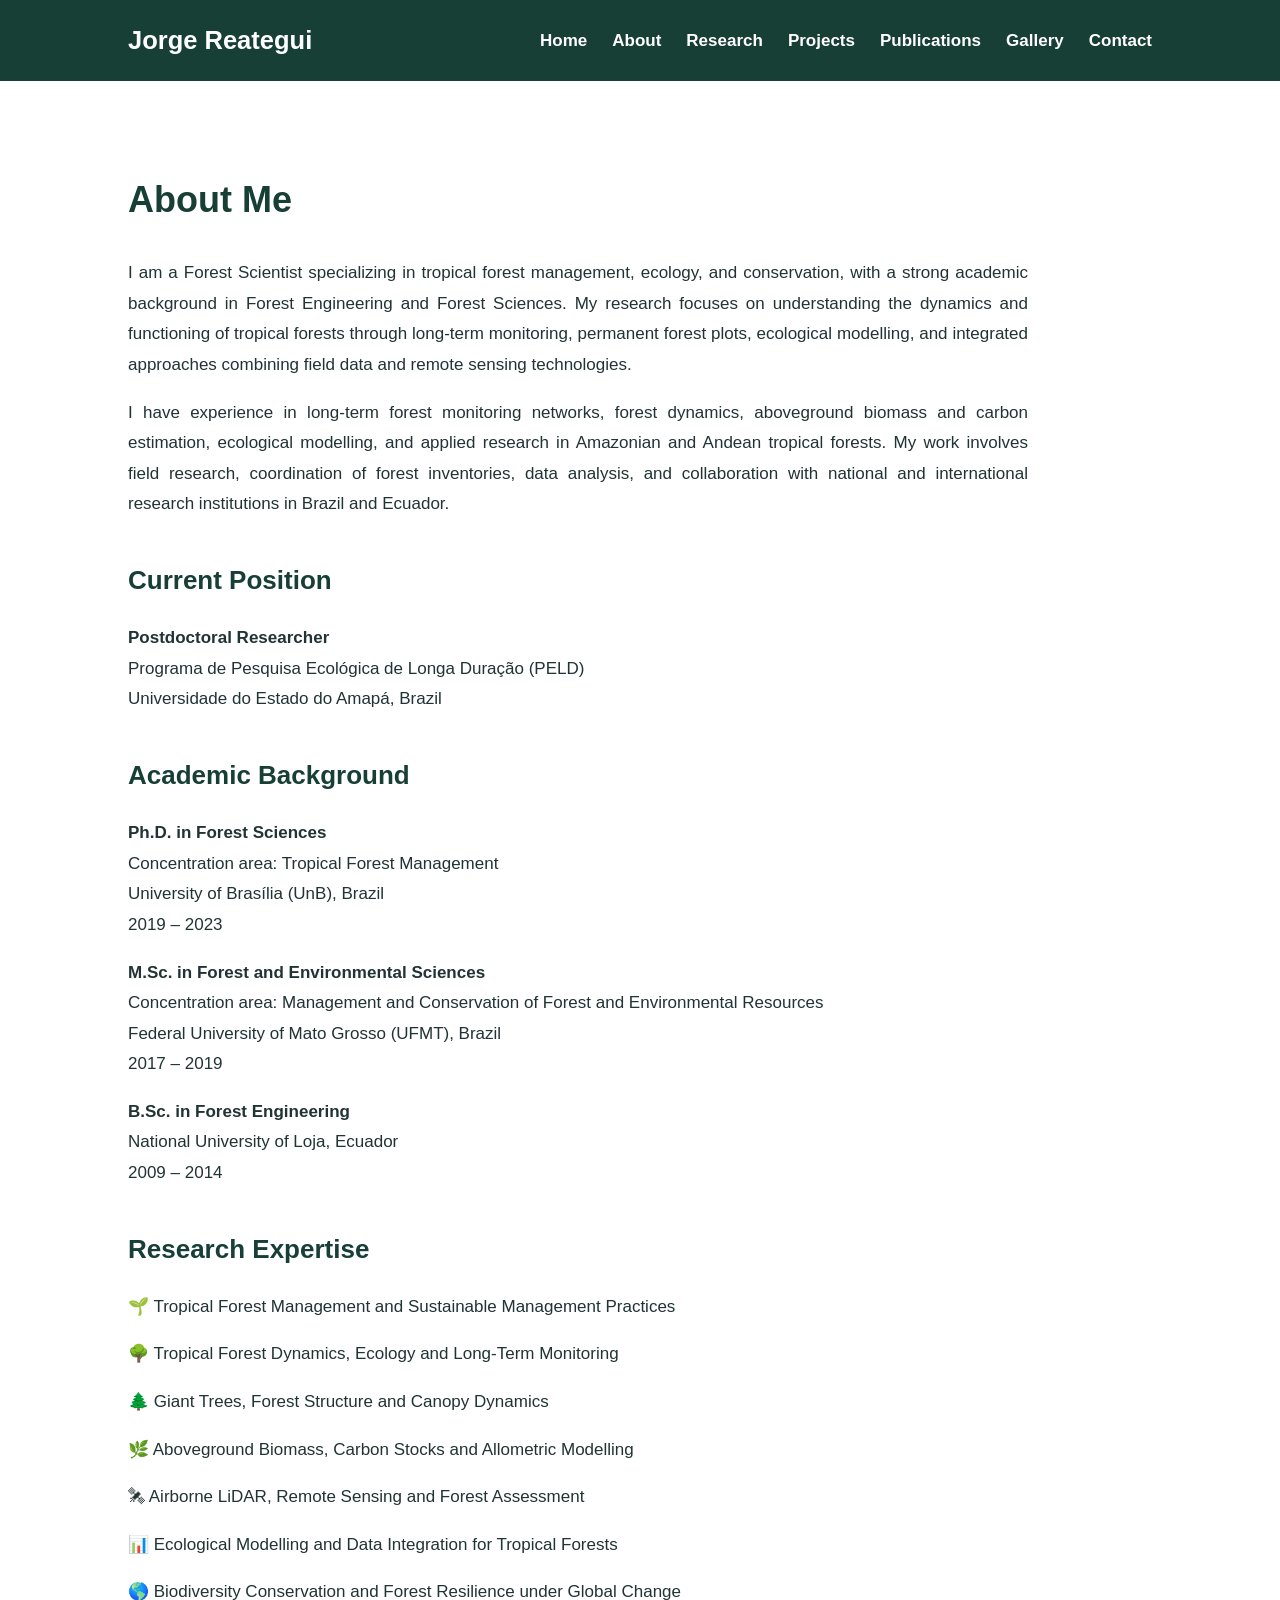
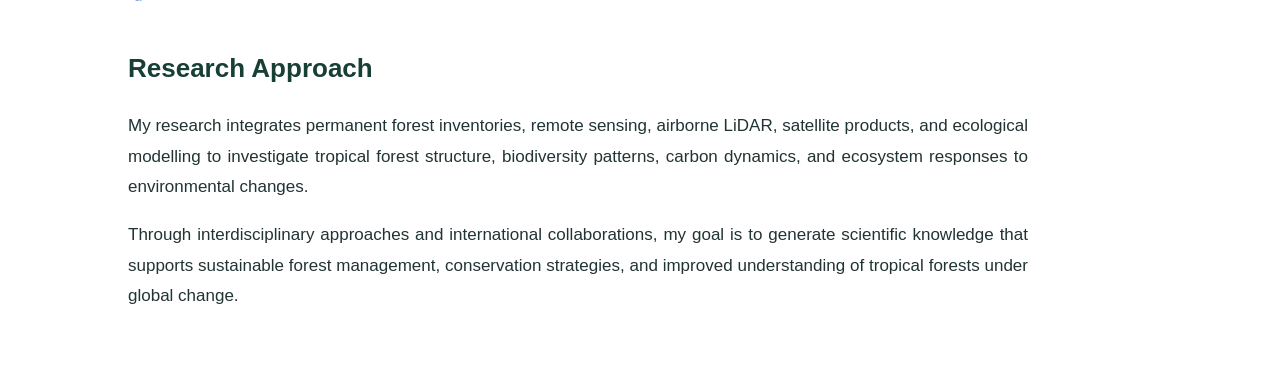
==== about.html @ b01616cc "Revise research expertise and approach sections Updated research expertise and approach descriptions" ====
<!DOCTYPE html>
<html>

<head>

<meta charset="utf-8">
<meta name="viewport" content="width=device-width,initial-scale=1">

<link rel="stylesheet" href="css/style.css">

<title>About | Jorge Reategui</title>

</head>

<body>

<nav>
<h2>Jorge Reategui</h2>

<ul>
<li><a href="index.html">Home</a></li>
<li><a href="about.html">About</a></li>
<li><a href="research.html">Research</a></li>
<li><a href="projects.html">Projects</a></li>
<li><a href="publications.html">Publications</a></li>
<li><a href="gallery.html">Gallery</a></li>
<li><a href="contact.html">Contact</a></li>
</ul>

</nav>



<section>

<h1>About Me</h1>


<p>
I am a Forest Scientist specializing in tropical forest management, ecology,
and conservation, with a strong academic background in Forest Engineering
and Forest Sciences. My research focuses on understanding the dynamics and
functioning of tropical forests through long-term monitoring, permanent forest
plots, ecological modelling, and integrated approaches combining field data
and remote sensing technologies.
</p>

<p>
I have experience in long-term forest monitoring networks, forest dynamics,
aboveground biomass and carbon estimation, ecological modelling, and applied
research in Amazonian and Andean tropical forests. My work involves field
research, coordination of forest inventories, data analysis, and collaboration
with national and international research institutions in Brazil and Ecuador.
</p>


<h2>Current Position</h2>

<p>
<strong>Postdoctoral Researcher</strong><br>
Programa de Pesquisa Ecológica de Longa Duração (PELD)<br>
Universidade do Estado do Amapá, Brazil
</p>


<h2>Academic Background</h2>

<p>
<strong>Ph.D. in Forest Sciences</strong><br>
Concentration area: Tropical Forest Management<br>
University of Brasília (UnB), Brazil<br>
2019 – 2023
</p>


<p>
<strong>M.Sc. in Forest and Environmental Sciences</strong><br>
Concentration area: Management and Conservation of Forest and Environmental Resources<br>
Federal University of Mato Grosso (UFMT), Brazil<br>
2017 – 2019
</p>


<p>
<strong>B.Sc. in Forest Engineering</strong><br>
National University of Loja, Ecuador<br>
2009 – 2014
</p>

<h2>Research Expertise</h2>

<p>
🌱 Tropical Forest Management and Sustainable Management Practices
</p>

<p>
🌳 Tropical Forest Dynamics, Ecology and Long-Term Monitoring
</p>

<p>
🌲 Giant Trees, Forest Structure and Canopy Dynamics
</p>

<p>
🌿 Aboveground Biomass, Carbon Stocks and Allometric Modelling
</p>

<p>
🛰 Airborne LiDAR, Remote Sensing and Forest Assessment
</p>

<p>
📊 Ecological Modelling and Data Integration for Tropical Forests
</p>

<p>
🌎 Biodiversity Conservation and Forest Resilience under Global Change
</p>


<h2>Research Approach</h2>

<p>
My research integrates permanent forest inventories, remote sensing,
airborne LiDAR, satellite products, and ecological modelling to investigate
tropical forest structure, biodiversity patterns, carbon dynamics, and
ecosystem responses to environmental changes.
</p>

<p>
Through interdisciplinary approaches and international collaborations, my
goal is to generate scientific knowledge that supports sustainable forest
management, conservation strategies, and improved understanding of tropical
forests under global change.
</p>
</section>

<script src="js/script.js"></script>

</body>

</html>
---- css/style.css ----
body{
    margin:0;
    font-family:"Arial", sans-serif;
    color:#233;
    font-size:17px;
    line-height:1.6;
}

nav{
    display:flex;
    justify-content:space-between;
    align-items:center;
    padding:20px 10%;
    background:#173F35;
    color:#fff;
}

nav h2{
    margin:0;
    color:#fff;
}


nav ul{
    display:flex;
    gap:25px;
    list-style:none;
    margin:0;
    padding:0;
}

nav ul li a{
    color:#ffffff;
    text-decoration:none;
    font-weight:600;
    font-size:17px;
}

nav ul li a:hover{
    color:#8fd694;
}

.hero{
    height:80vh;
    display:flex;
    align-items:center;
    justify-content:center;
    background:
    linear-gradient(rgba(0,0,0,.4),rgba(0,0,0,.4)),
    #4b6;
    color:#fff;
    text-align:center;
}

.hero h1{
    font-size:42px;
}

.hero p{
    font-size:20px;
}

.btn{
    background:#fff;
    color:#173F35;
    padding:12px 20px;
    text-decoration:none;
    border-radius:6px;
    font-weight:bold;
}
section p {
    text-align: justify;
    line-height: 1.8;
    max-width: 900px;
}

section{
    padding:60px 10%;
}

section h1{
    font-size:36px;
    color:#173F35;
    margin-bottom:30px;
}


section h2{
    font-size:26px;
    color:#173F35;
    margin-top:40px;
}
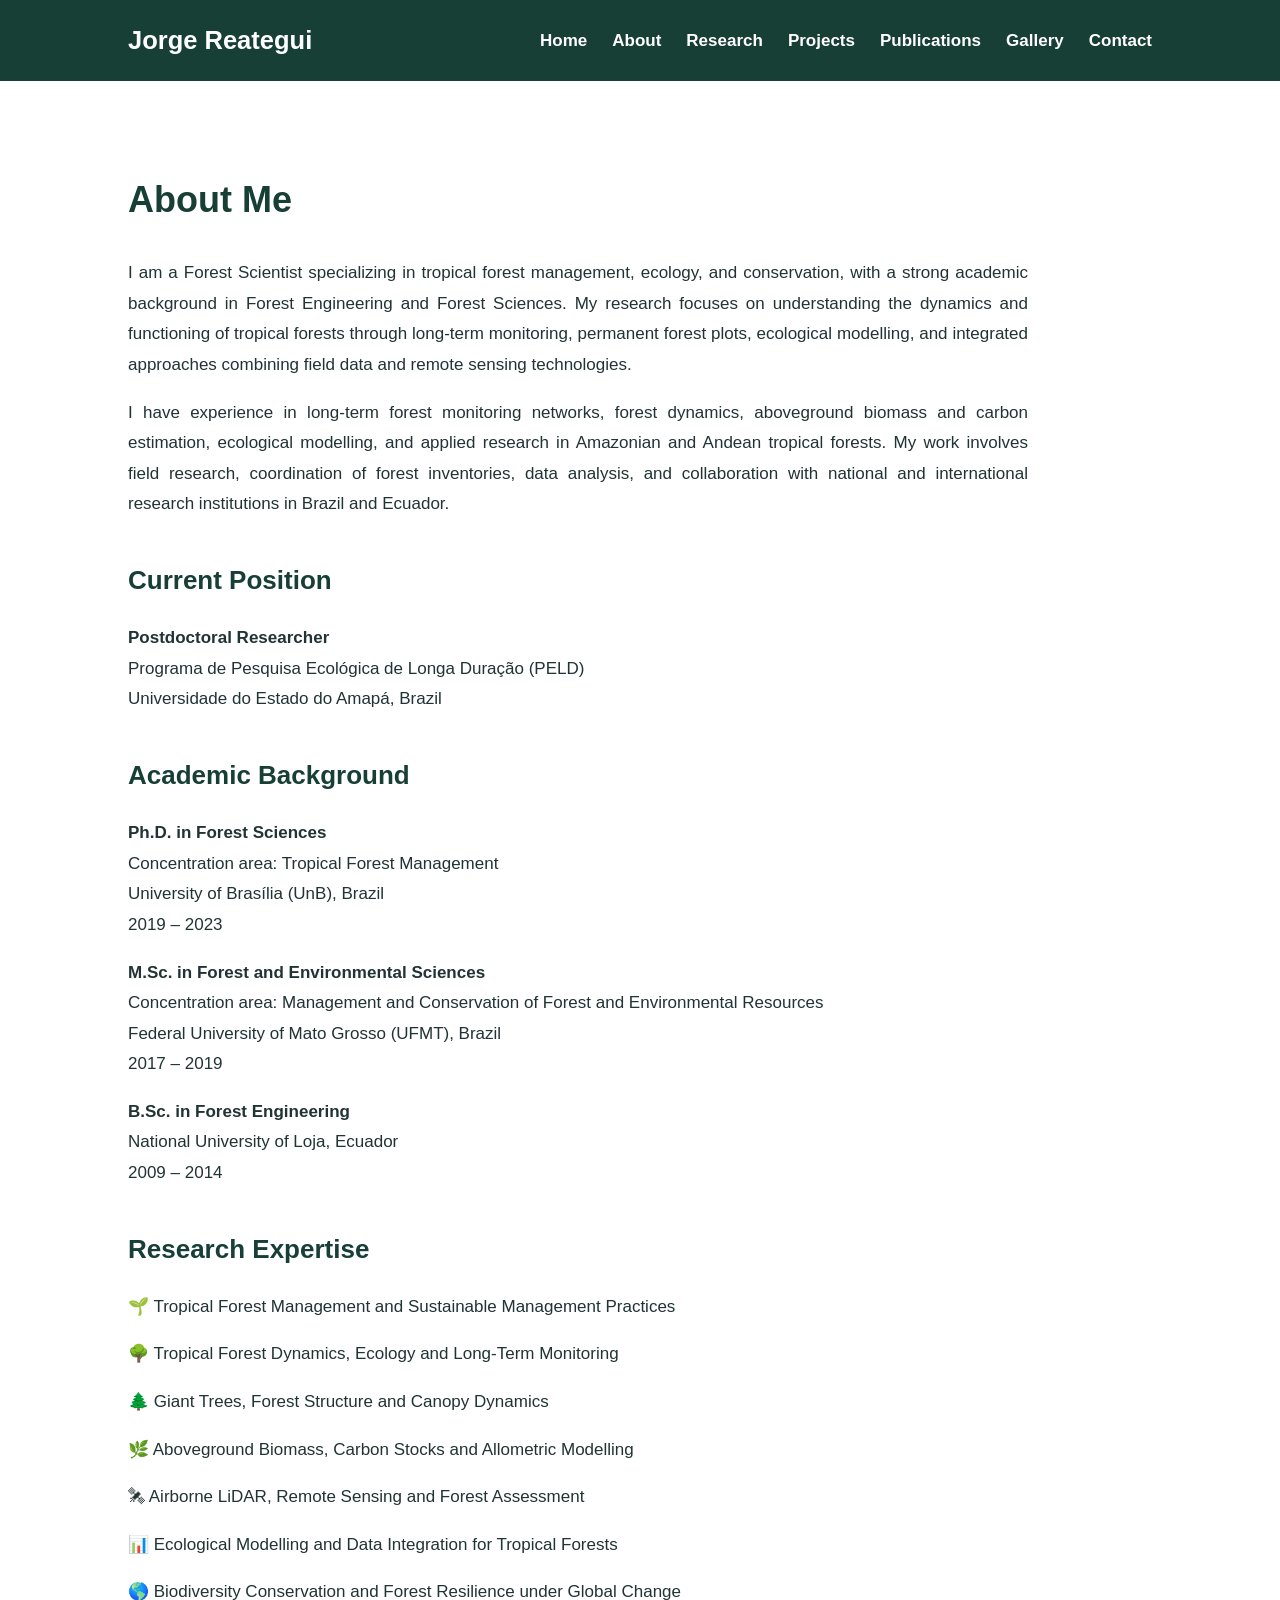
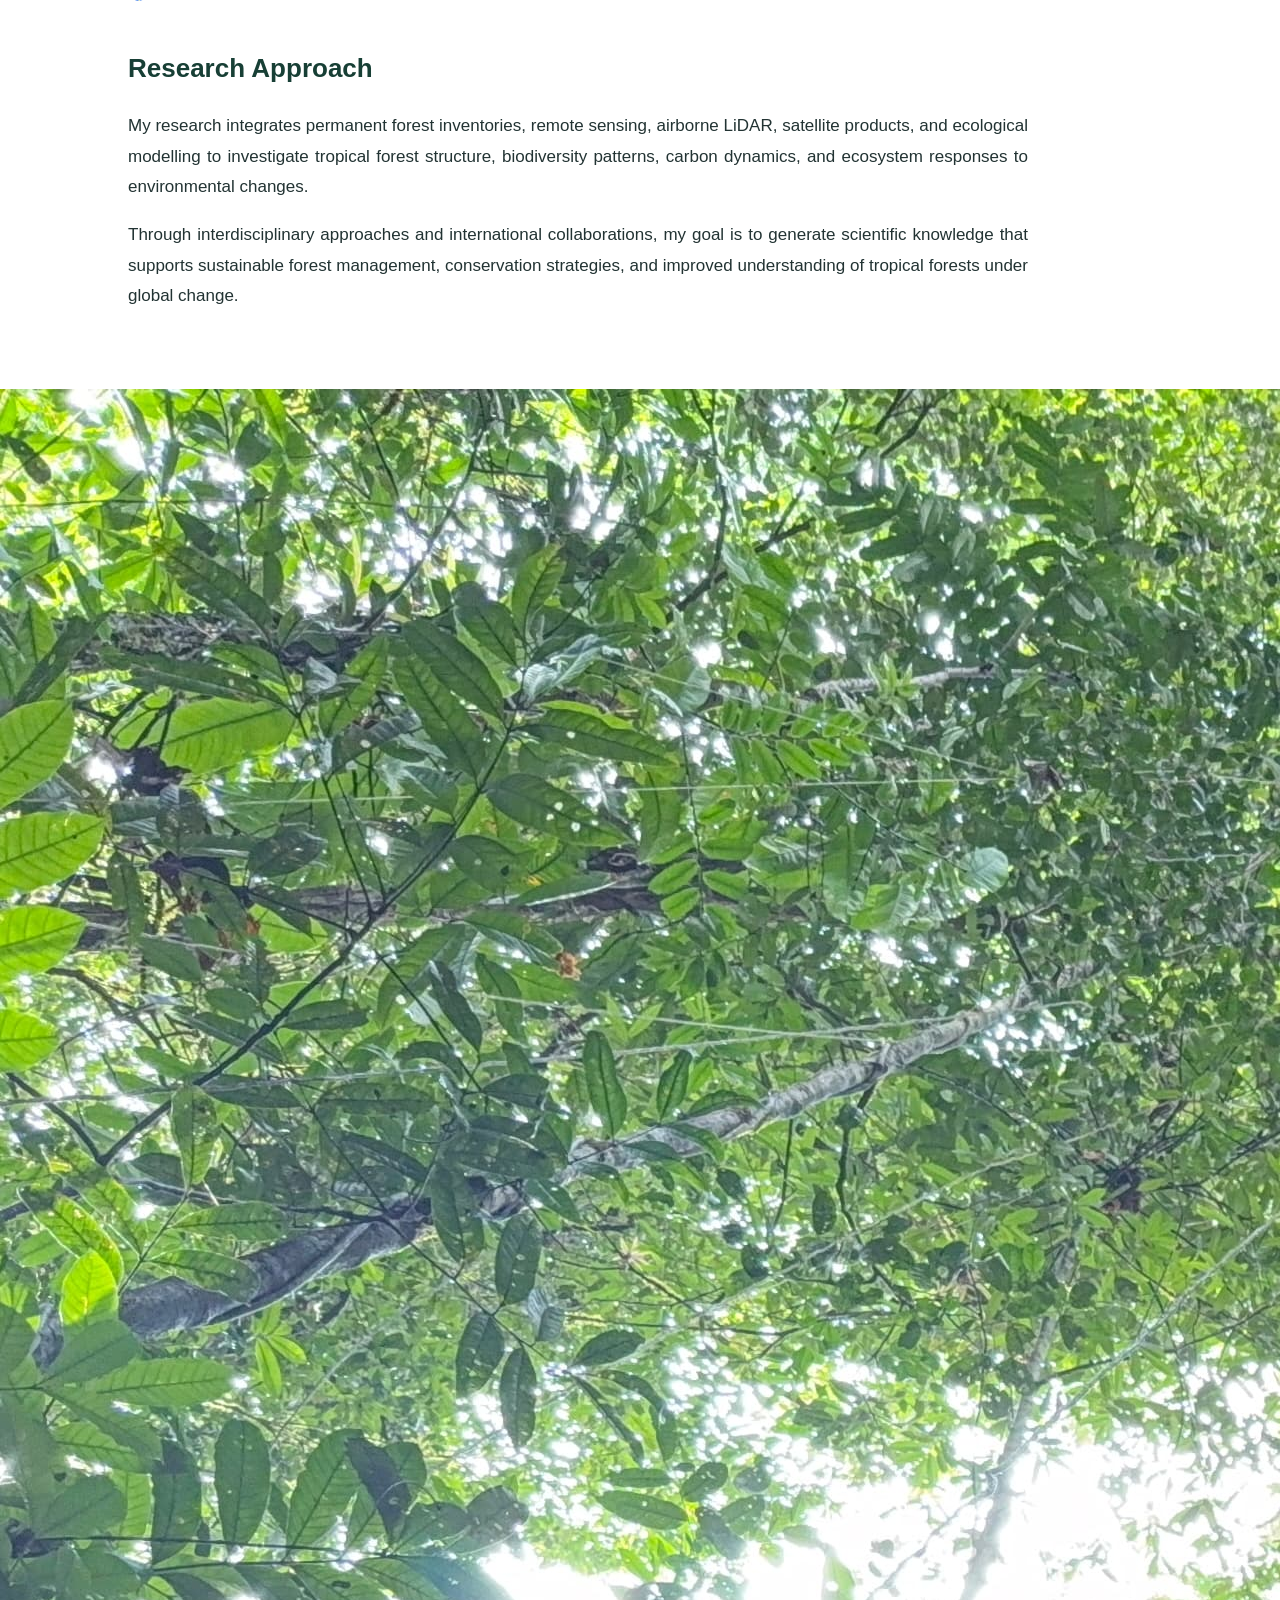
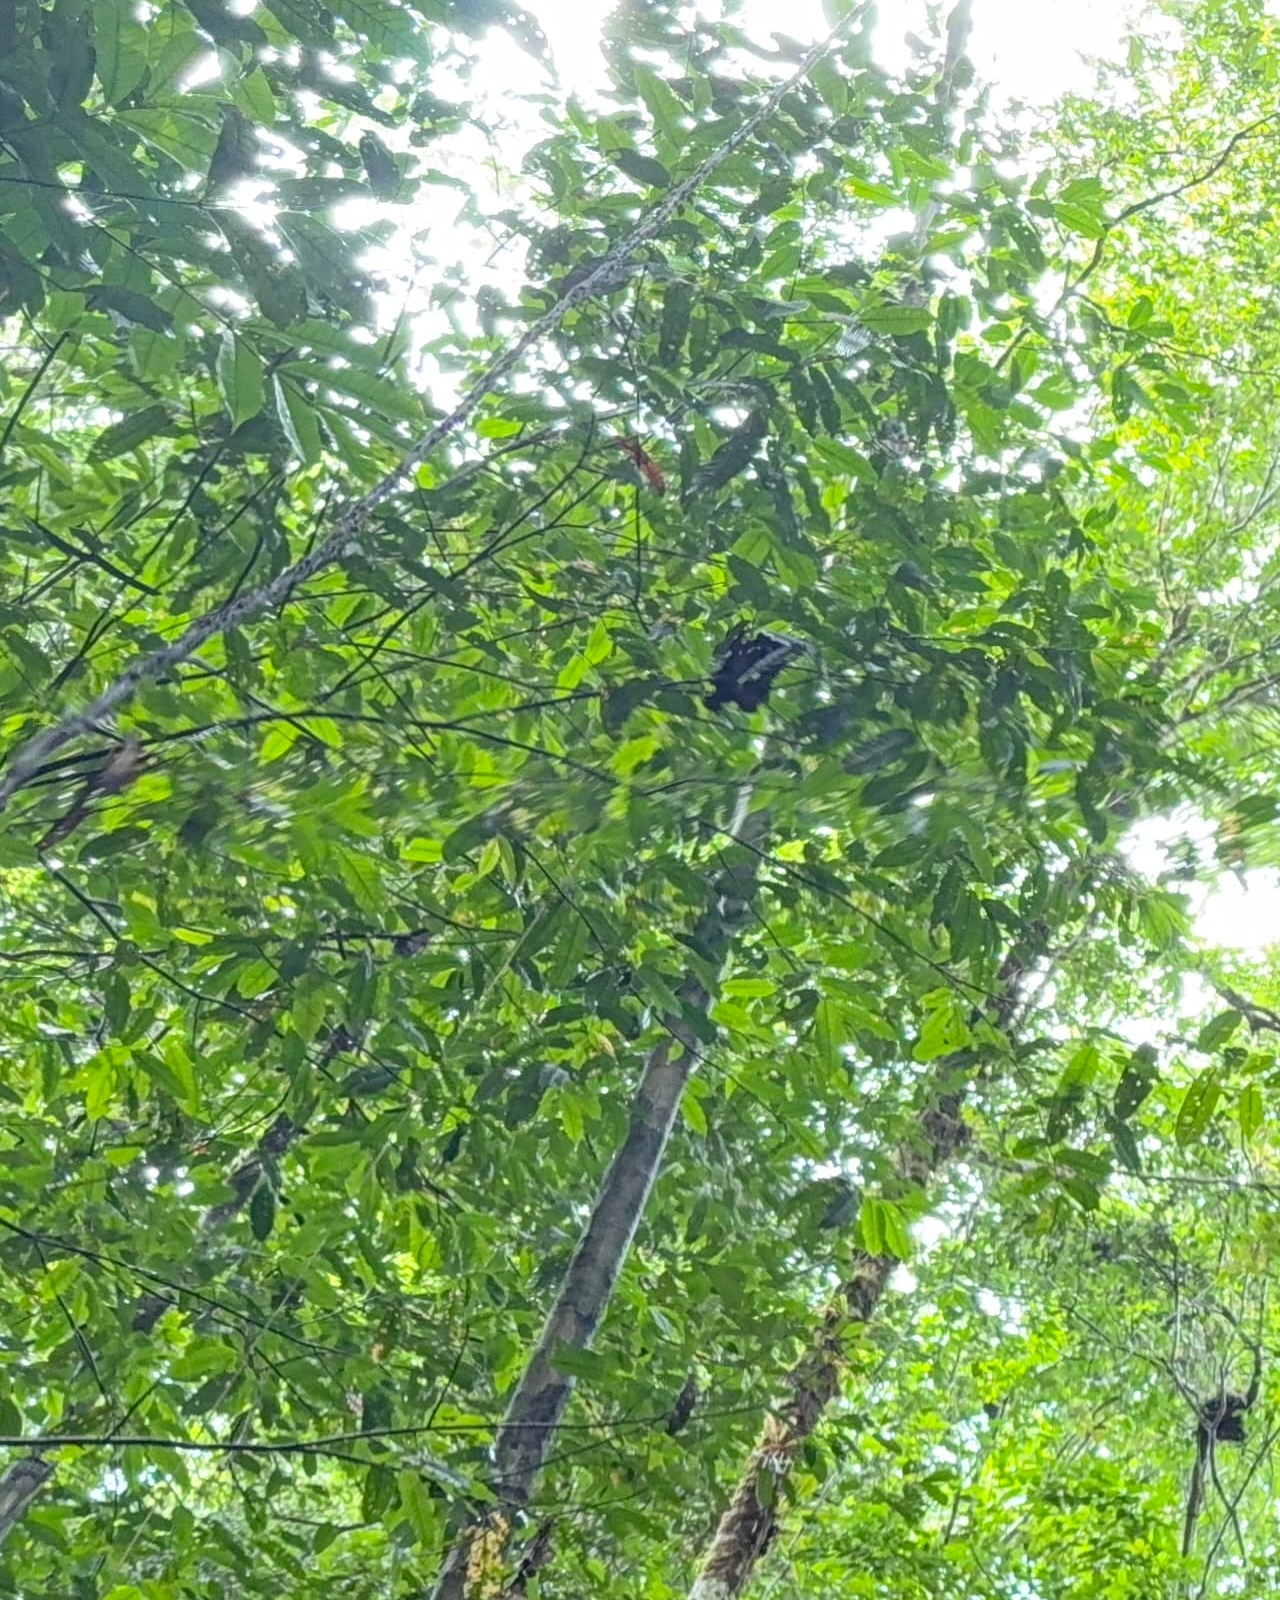
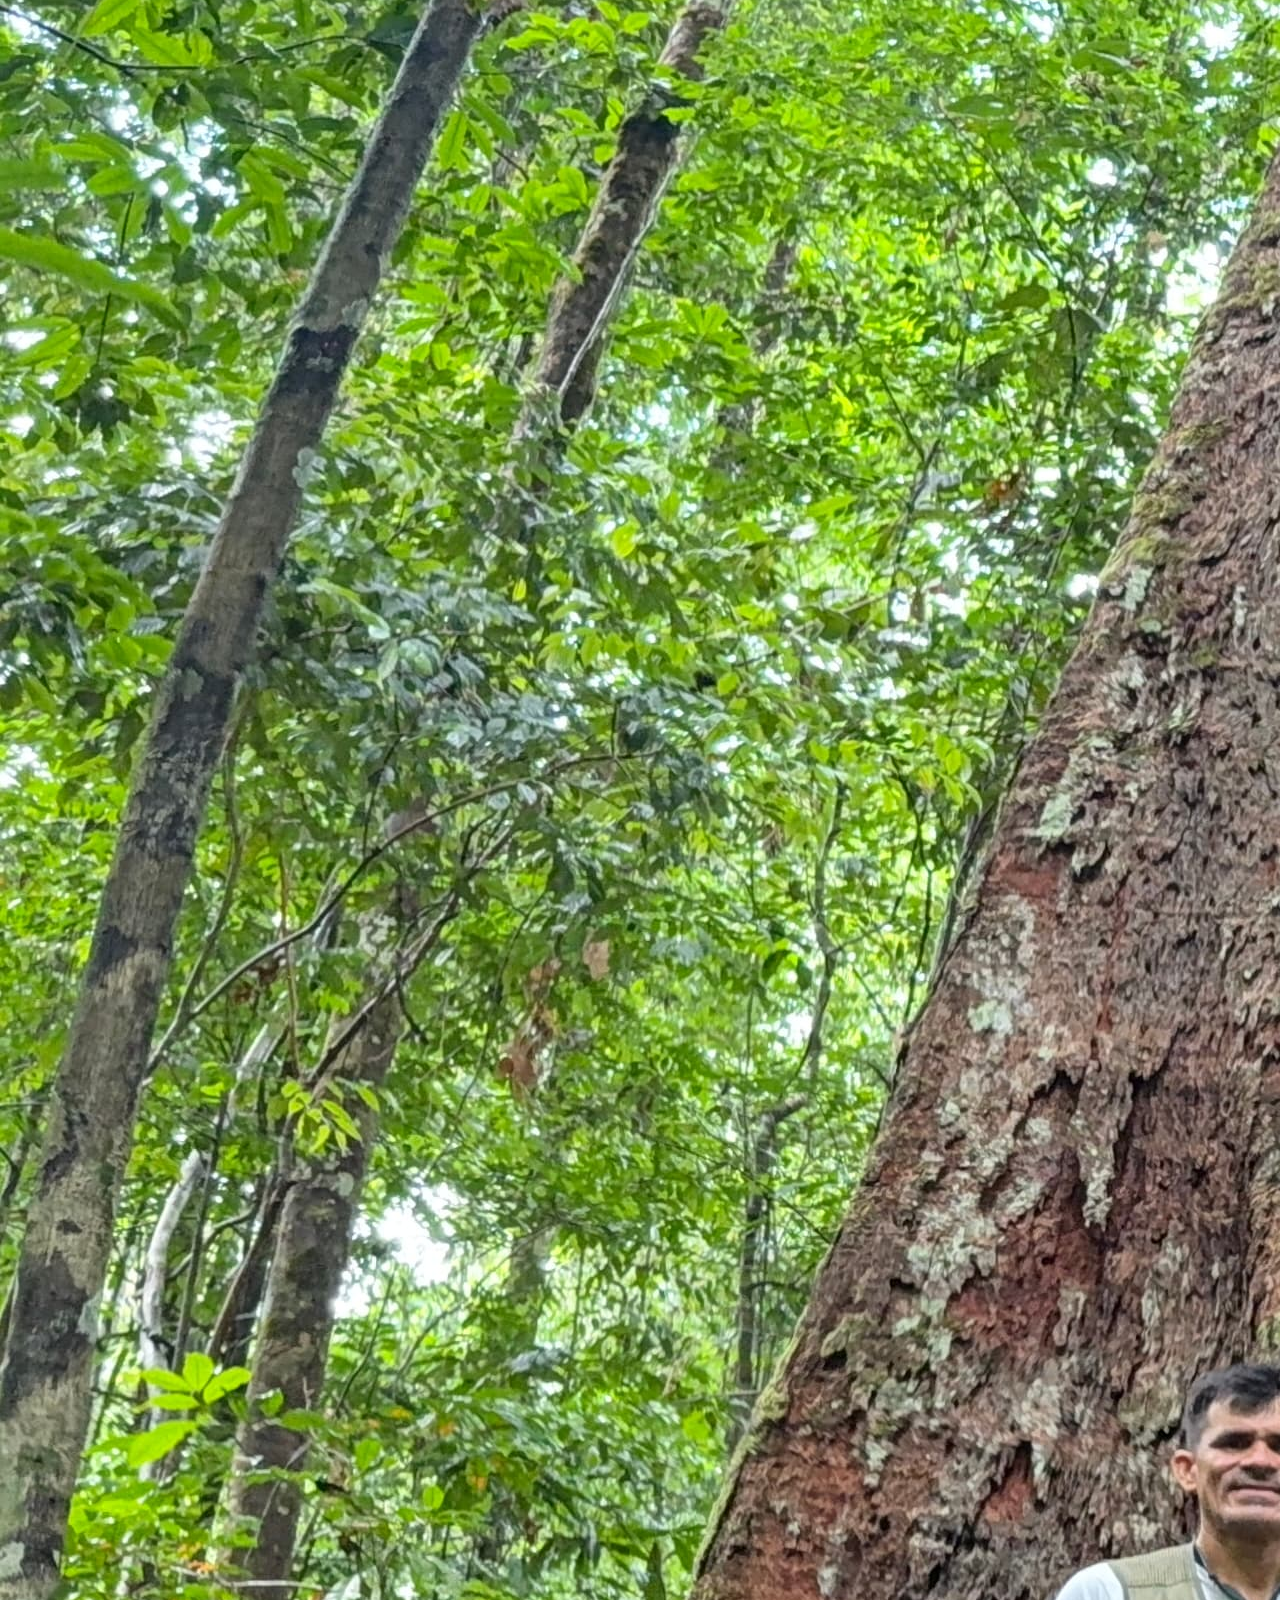
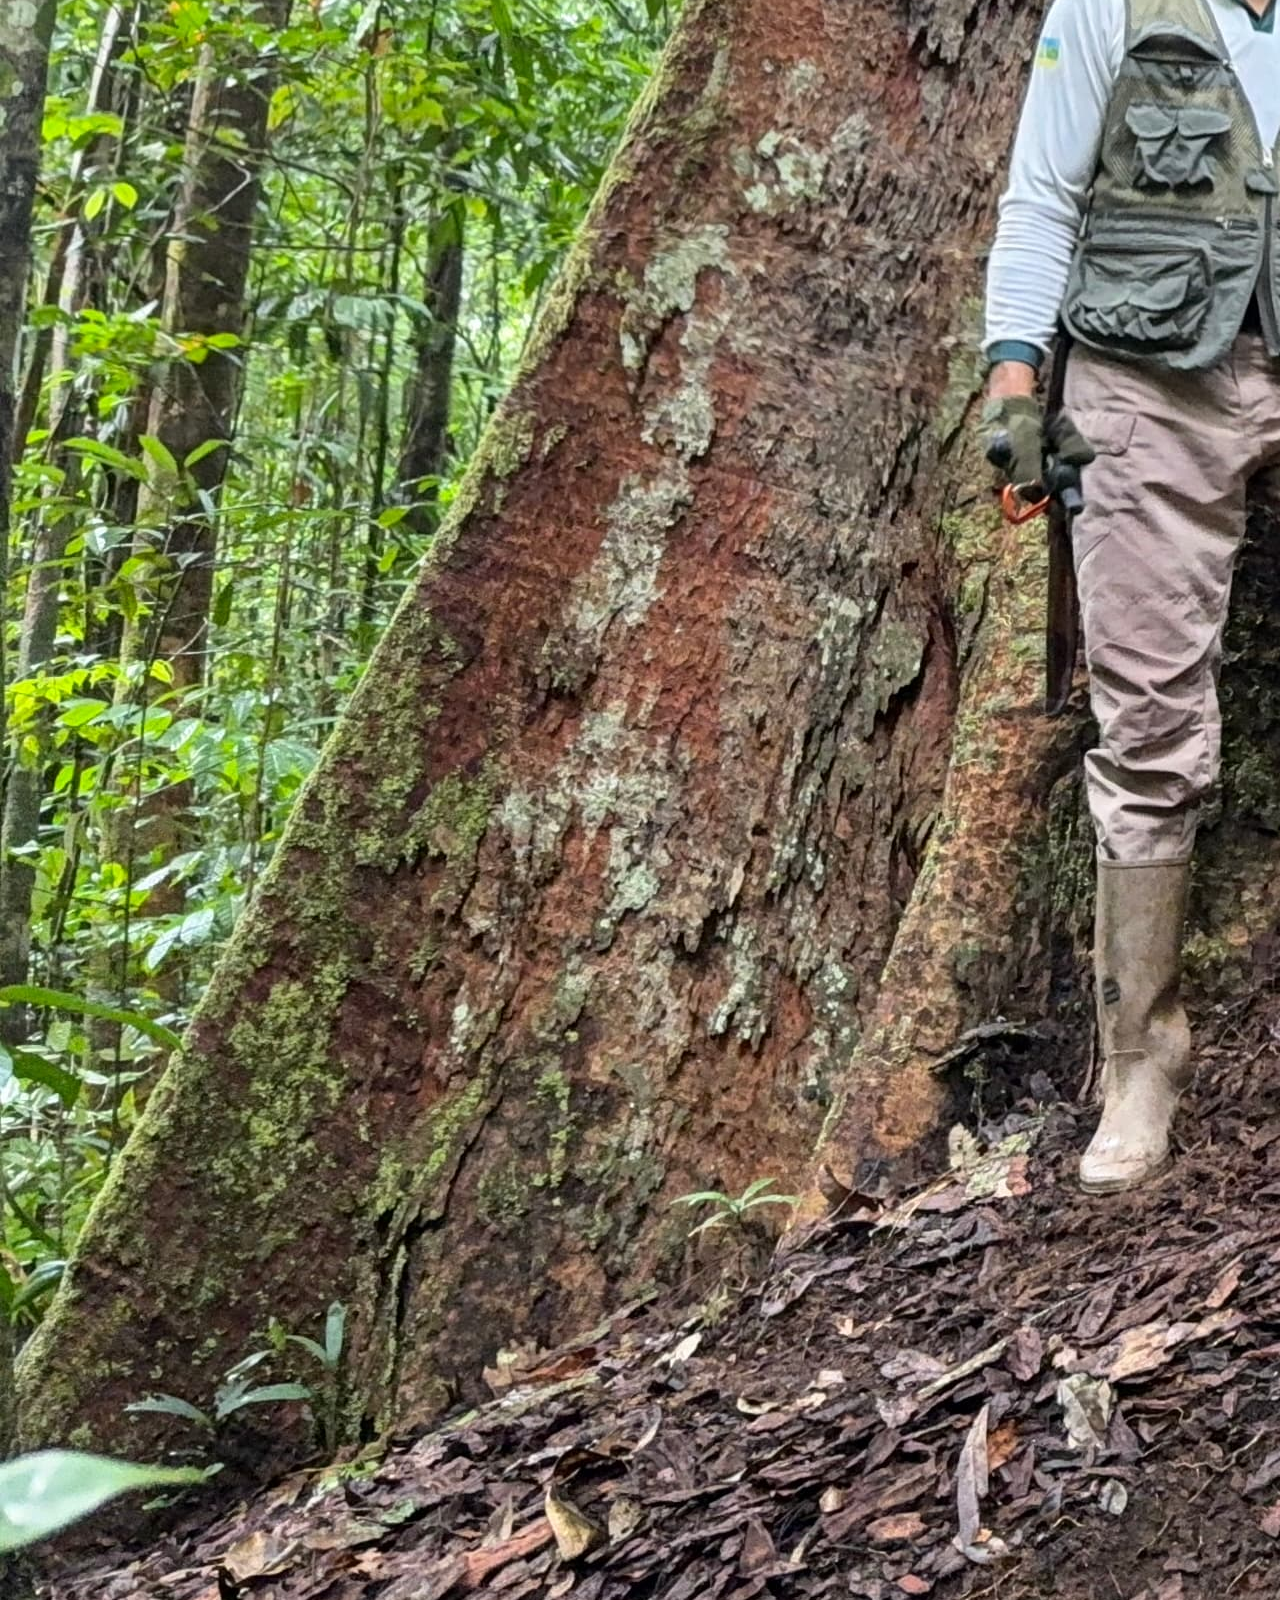
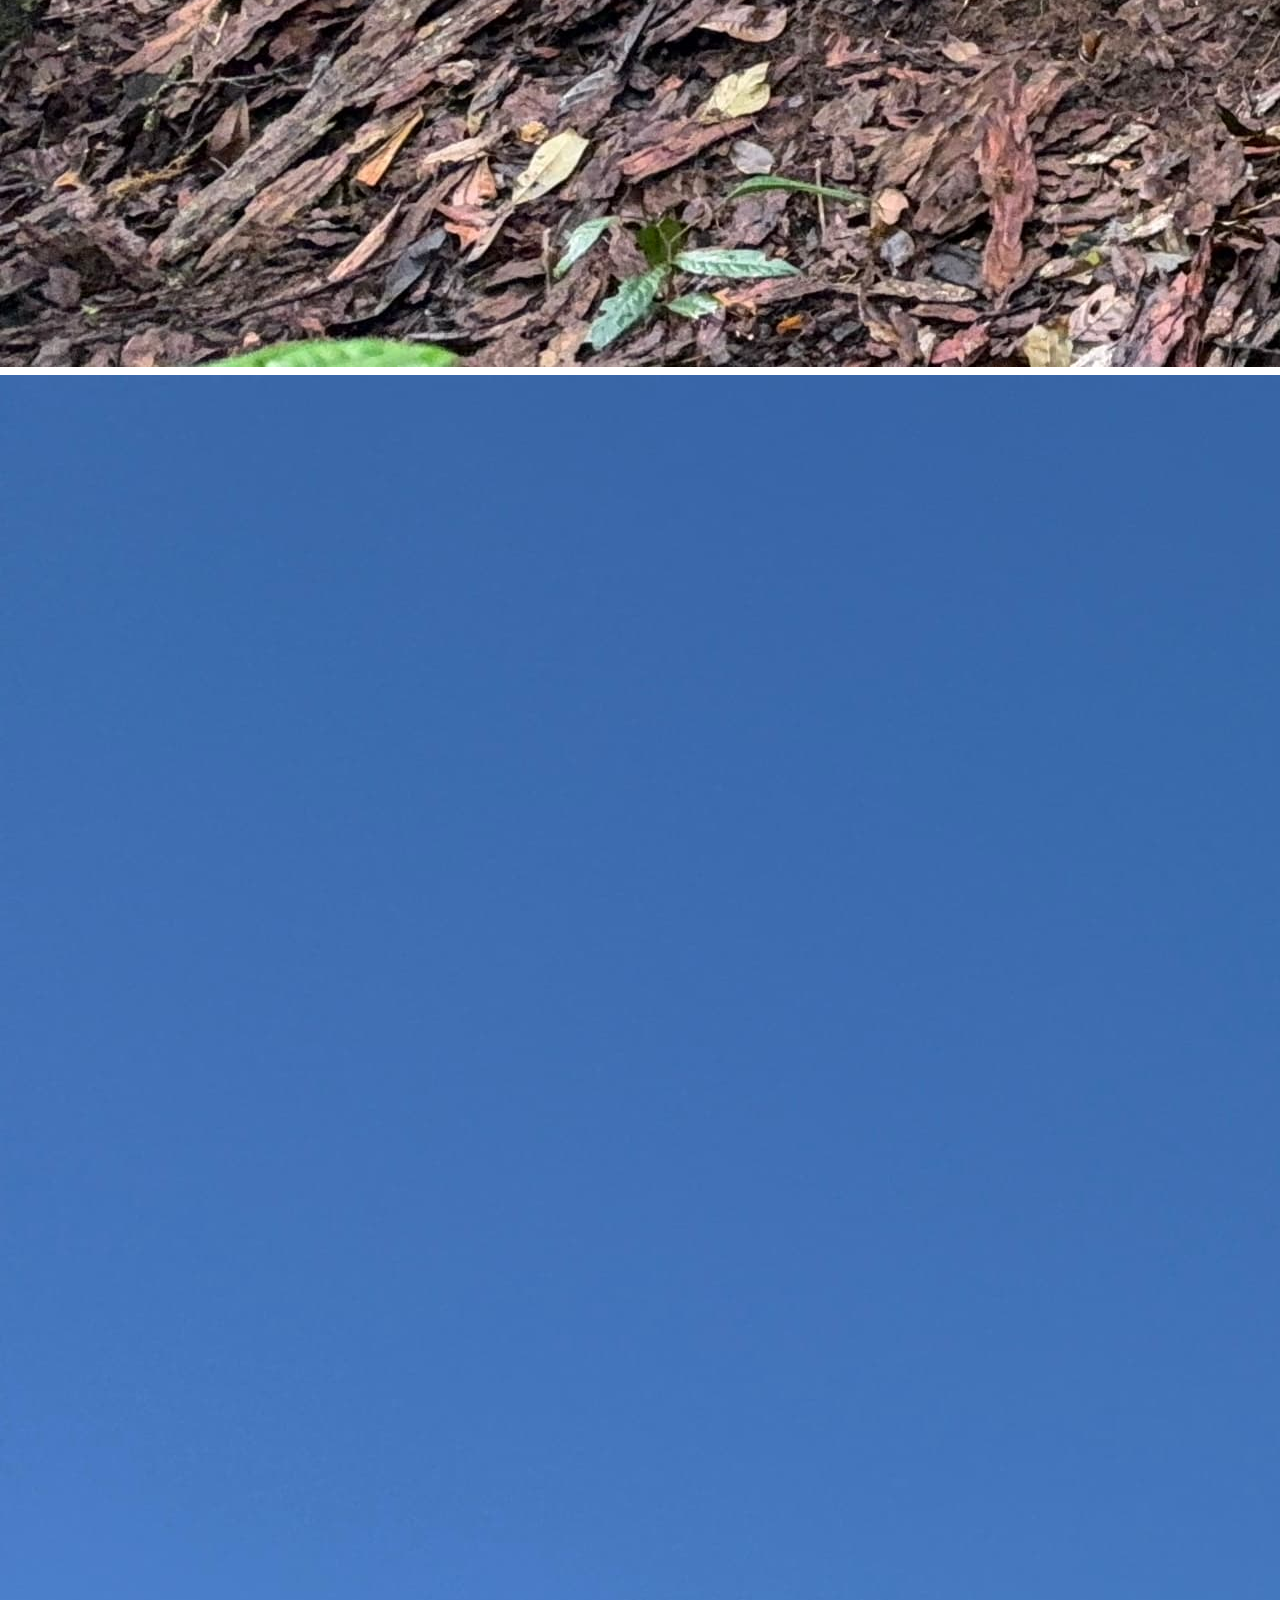
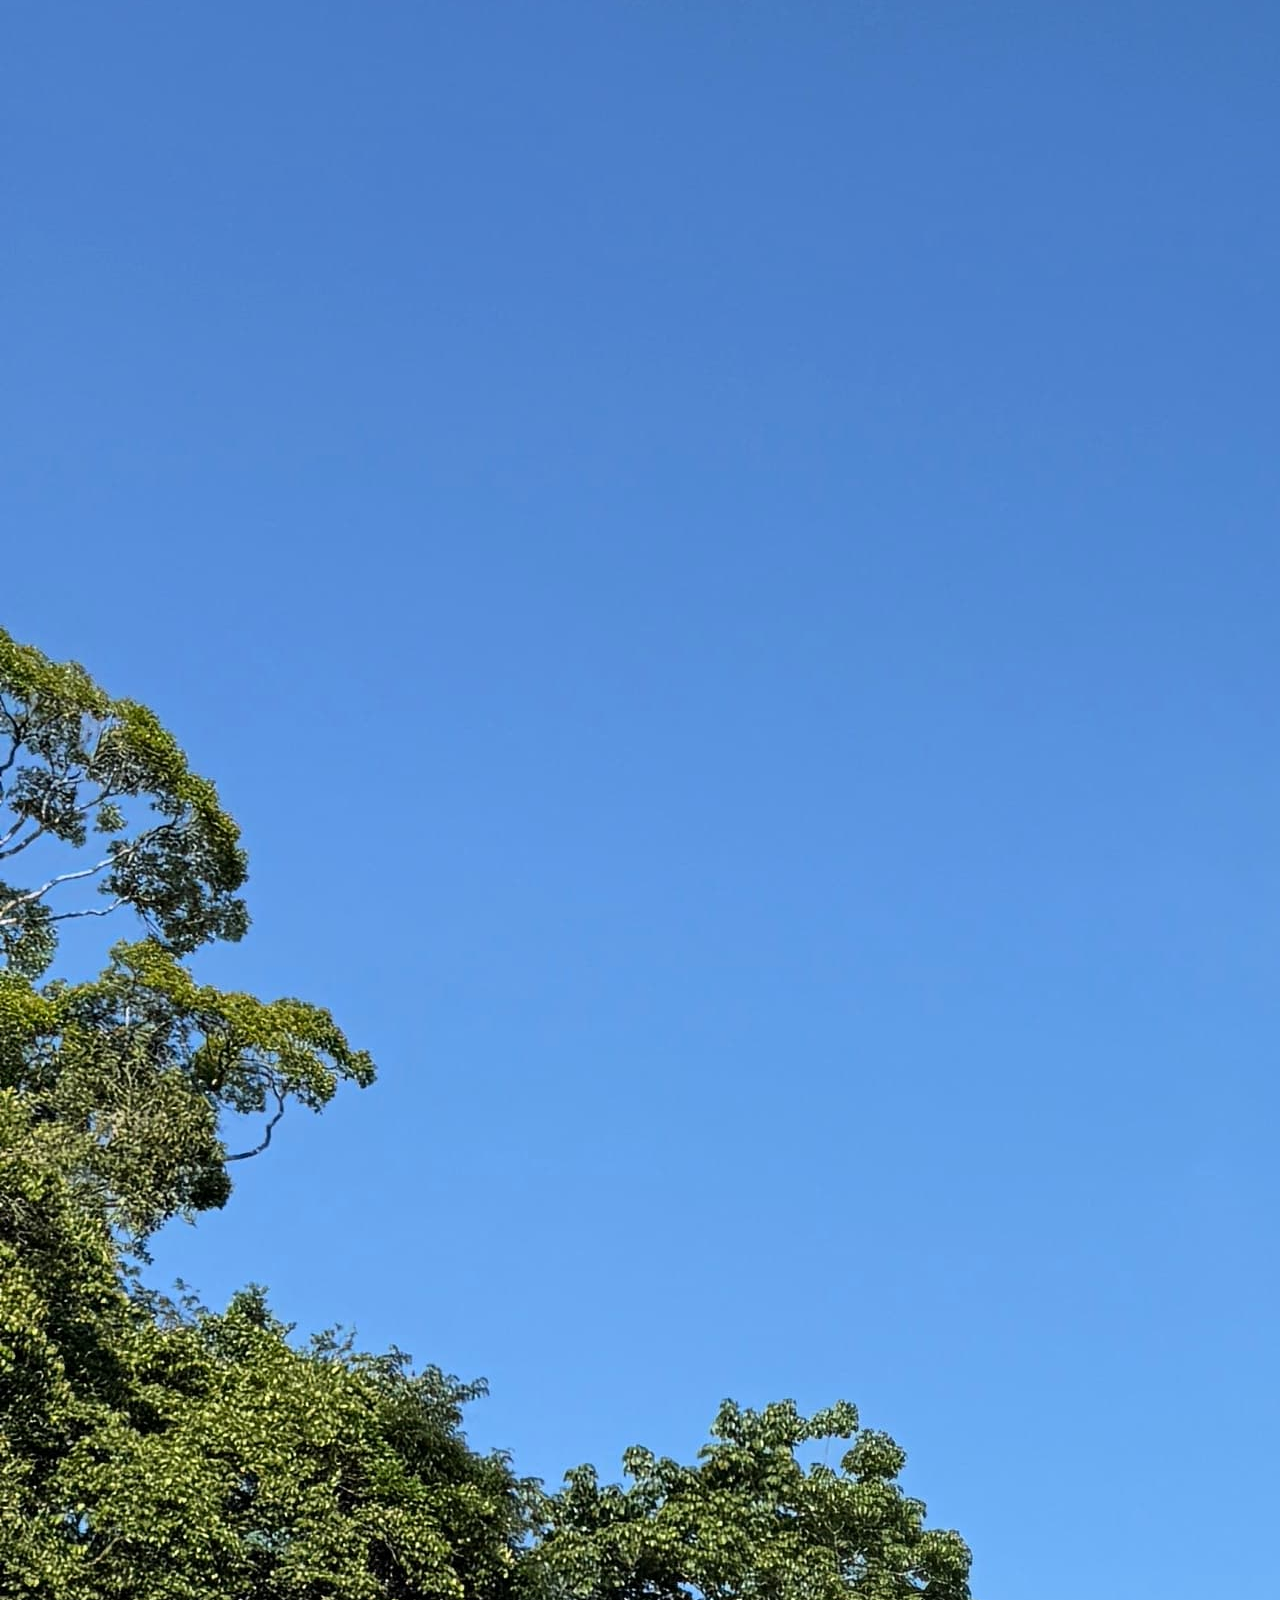
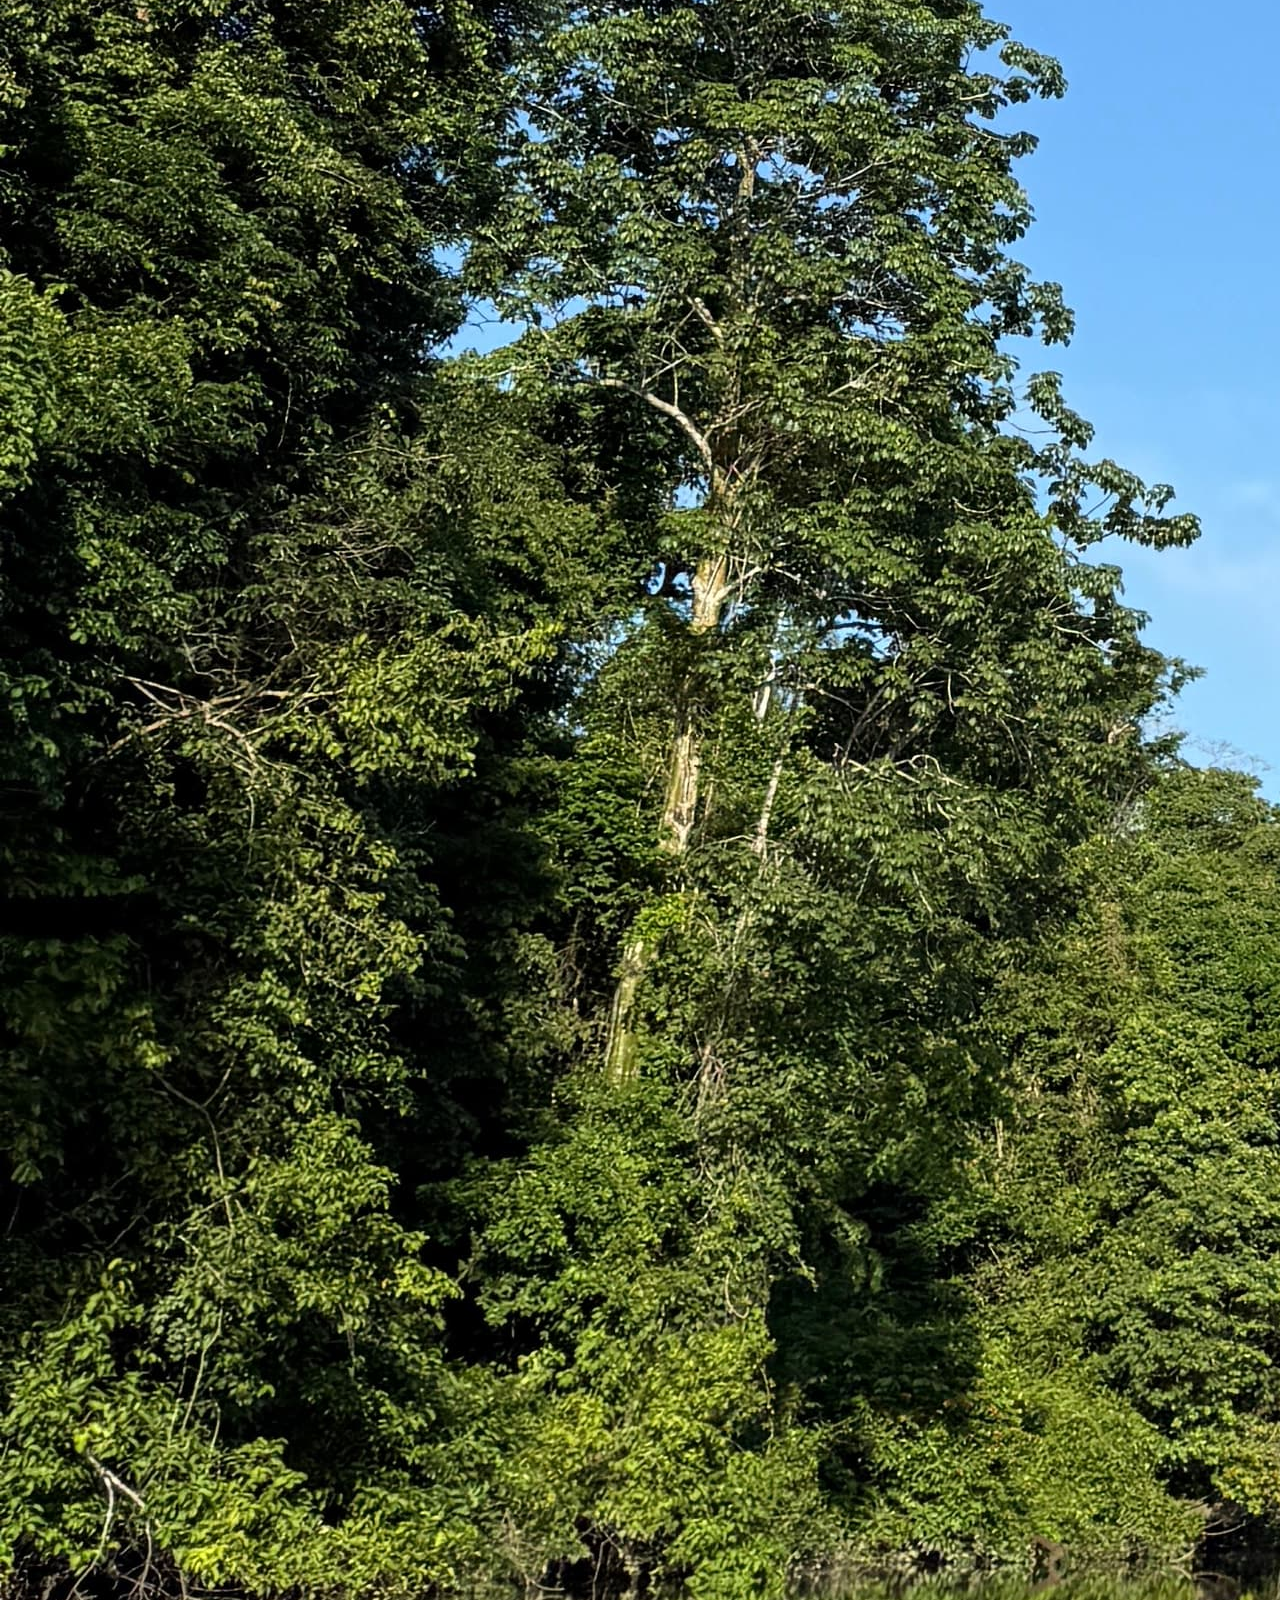
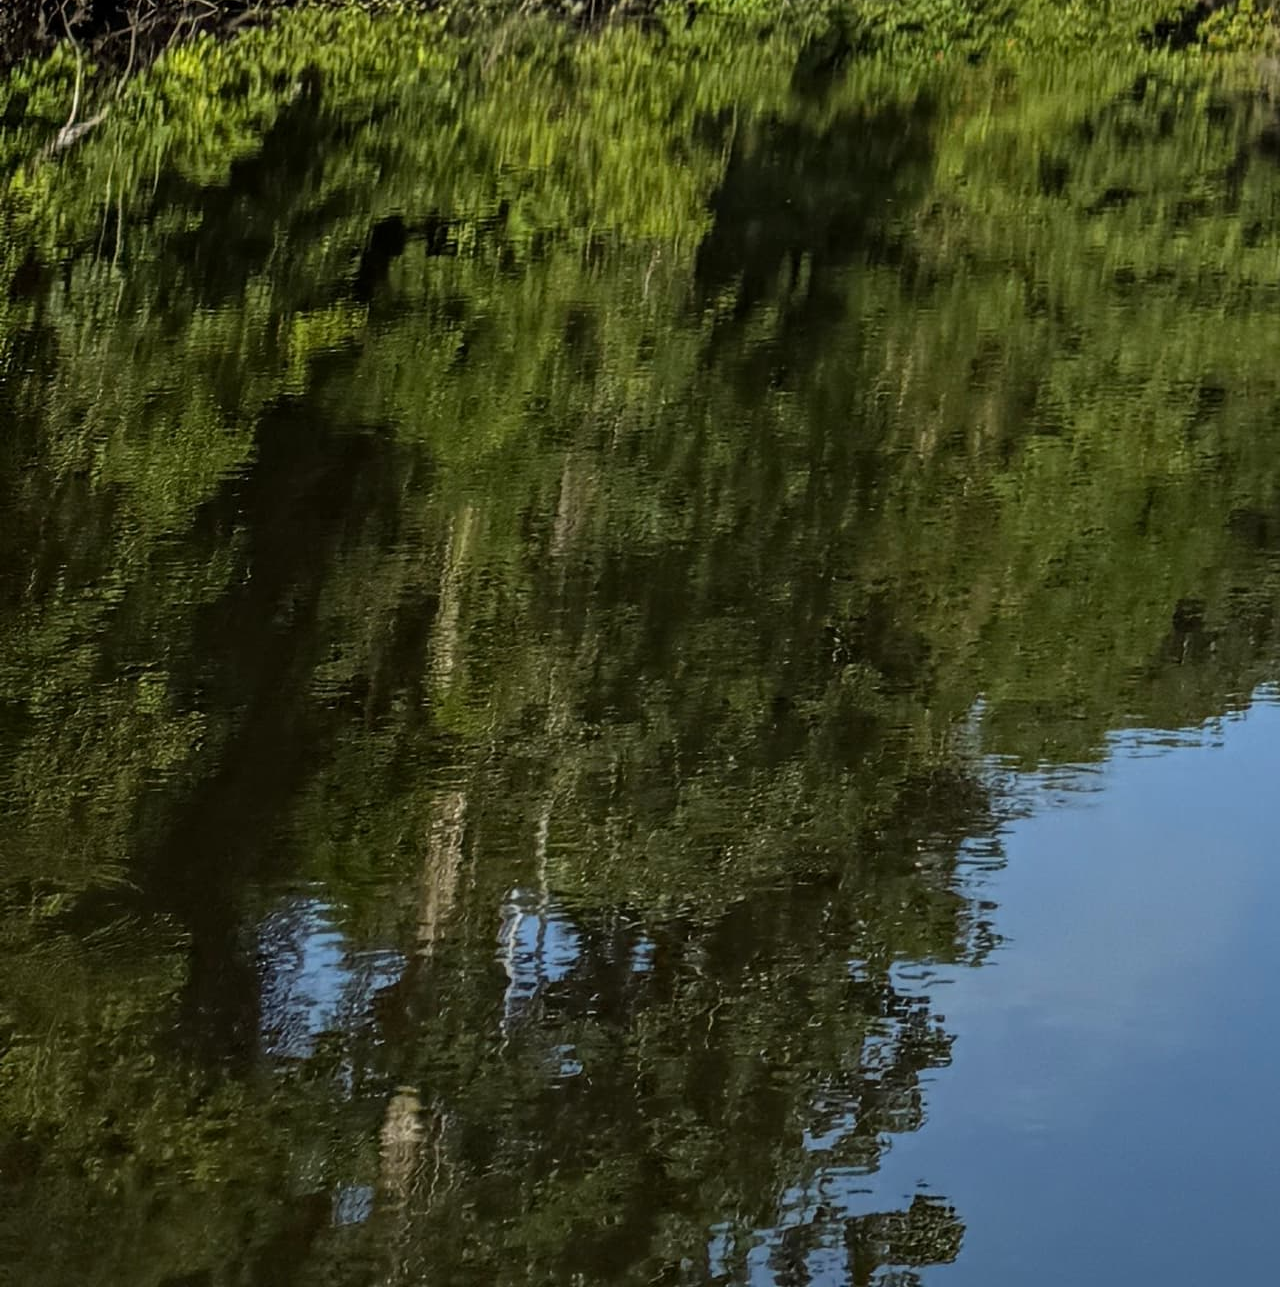
==== commit 905c7a57: "Update about.html" ====
--- a/about.html
+++ b/about.html
@@ -138,5 +138,8 @@
 <script src="js/script.js"></script>
 
 </body>
-
+<div class="about-images">
+    <img src="images/IMG_4850.jpg" alt="Jorge Reategui conducting fieldwork">
+    <img src="images/IMG_4920.jpg" alt="Jorge Reategui during forest research">
+</div>
 </html>
--- a/css/style.css
+++ b/css/style.css
@@ -90,3 +90,21 @@
     color:#173F35;
     margin-top:40px;
 }
+
+.hero{
+    height:80vh;
+    display:flex;
+    align-items:center;
+    justify-content:center;
+
+    background:
+    linear-gradient(rgba(0,0,0,.45),rgba(0,0,0,.45)),
+    url("../images/IMG_4850.jpg");
+
+    background-size:cover;
+    background-position:center;
+    background-repeat:no-repeat;
+
+    color:#fff;
+    text-align:center;
+}
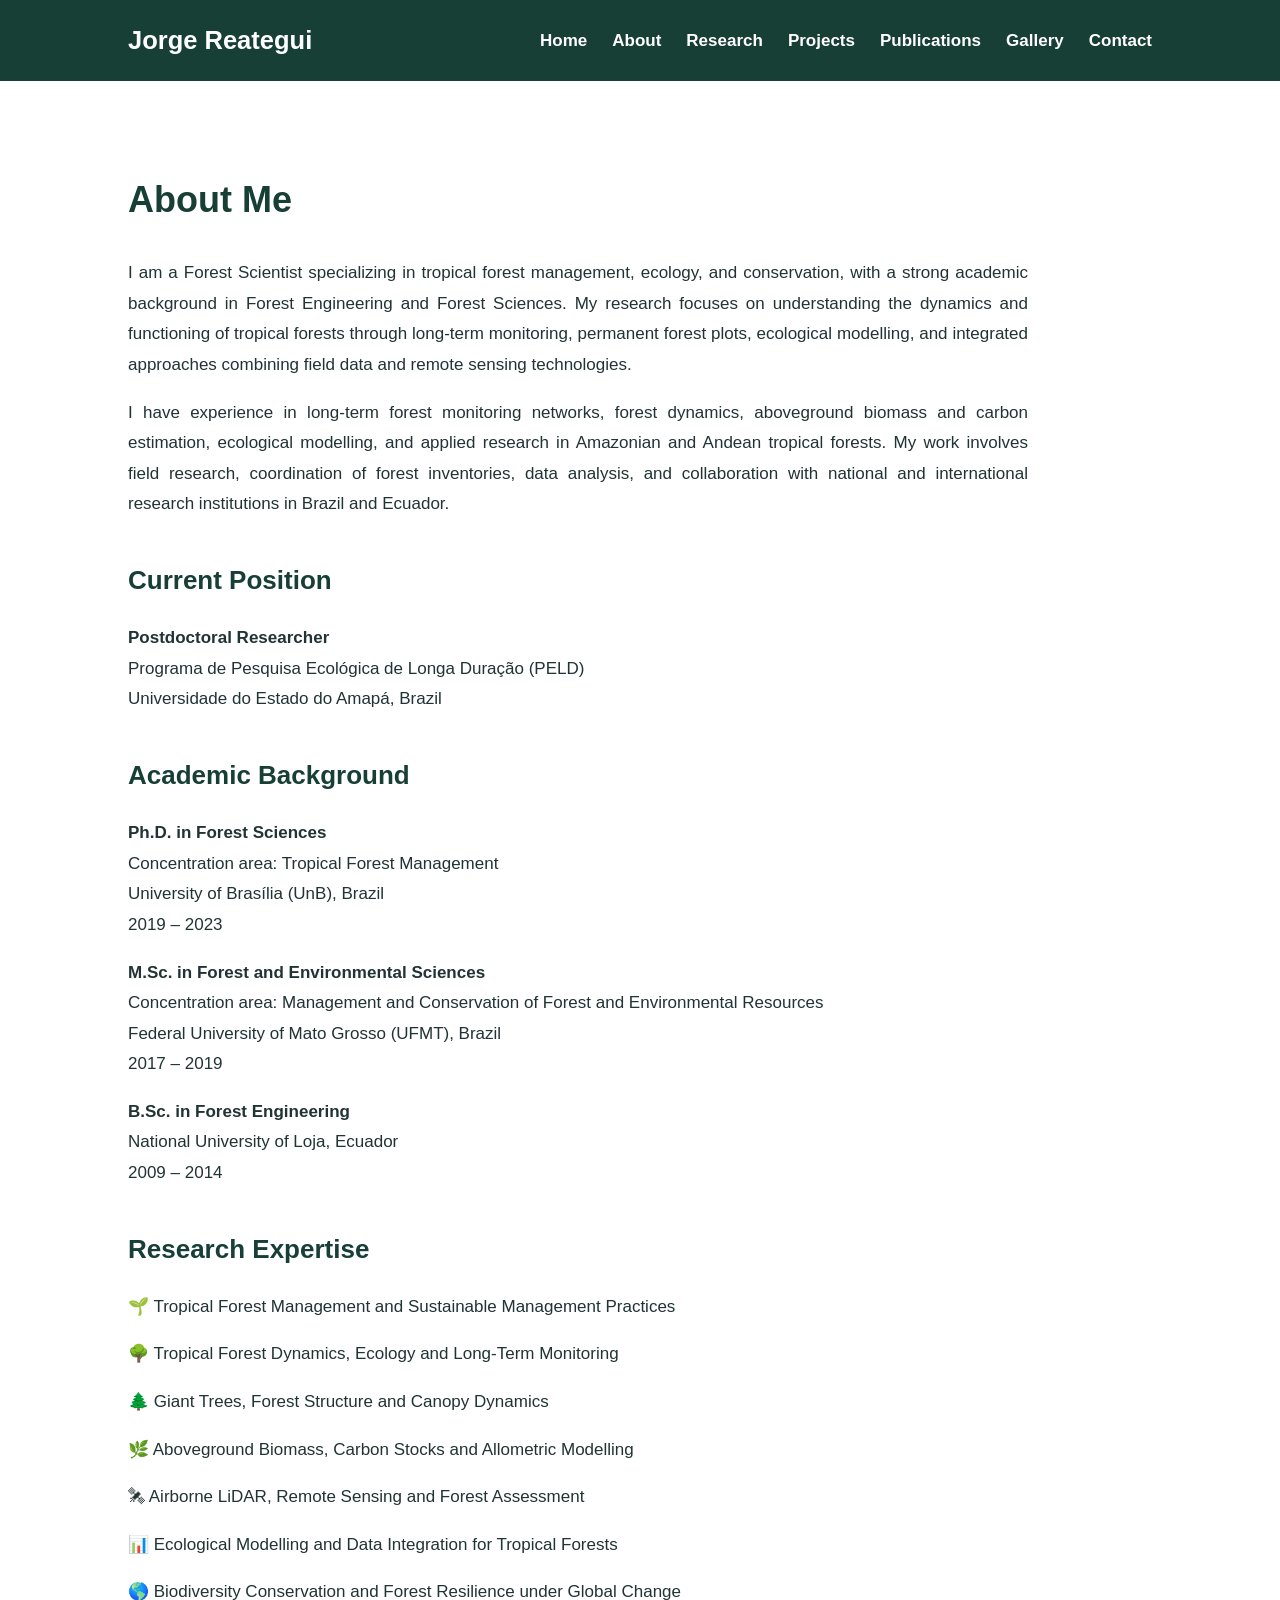
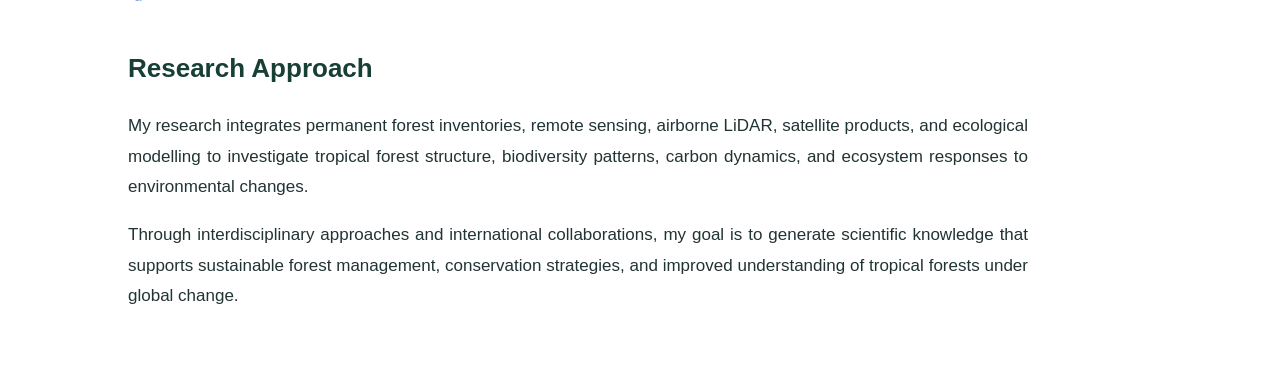
==== commit 63cd1108: "Remove images from about.html Removed image section from the about page." ====
--- a/about.html
+++ b/about.html
@@ -138,8 +138,5 @@
 <script src="js/script.js"></script>
 
 </body>
-<div class="about-images">
-    <img src="images/IMG_4850.jpg" alt="Jorge Reategui conducting fieldwork">
-    <img src="images/IMG_4920.jpg" alt="Jorge Reategui during forest research">
-</div>
+
 </html>
--- a/css/style.css
+++ b/css/style.css
@@ -108,3 +108,19 @@
     color:#fff;
     text-align:center;
 }
+
+.about-images{
+    display:flex;
+    justify-content:center;
+    gap:30px;
+    flex-wrap:wrap;
+    margin:30px 0 40px 0;
+}
+
+.about-images img{
+    width:380px;
+    max-width:100%;
+    border-radius:10px;
+    box-shadow:0 4px 12px rgba(0,0,0,.2);
+}
+
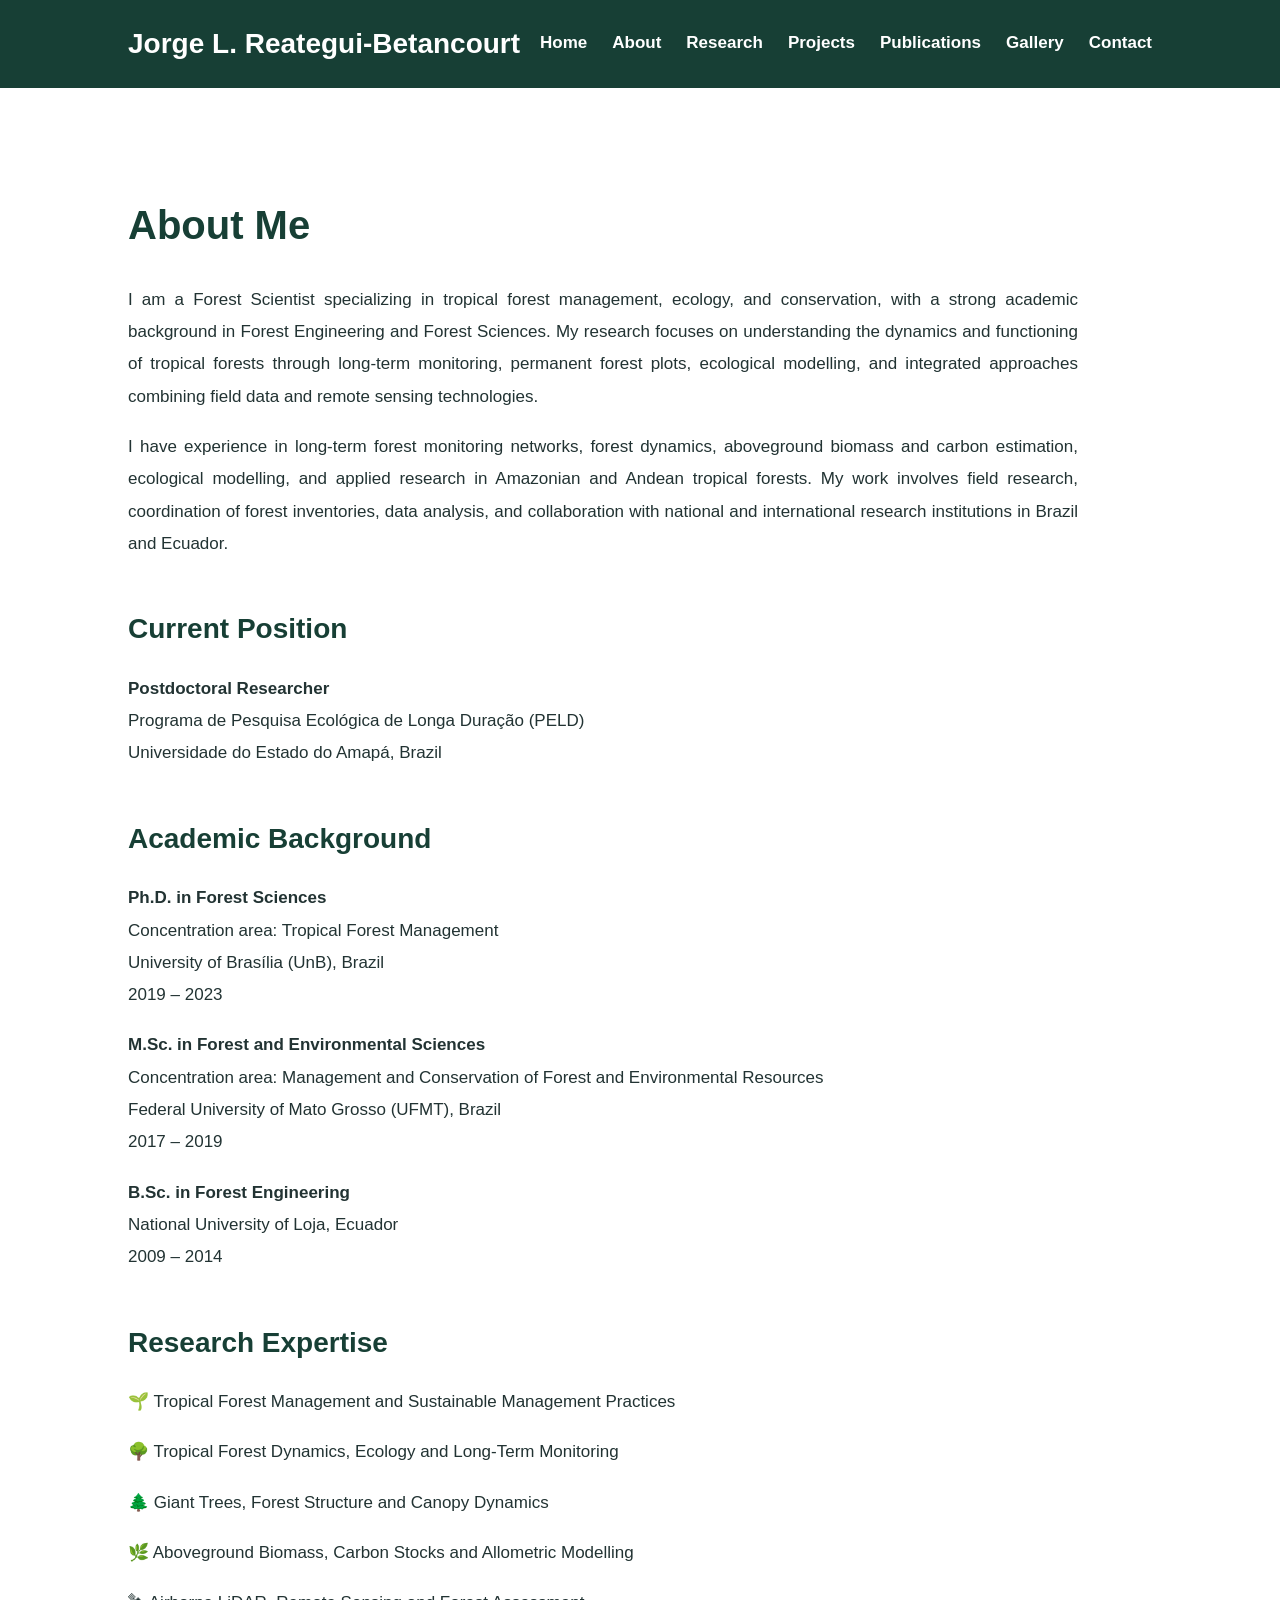
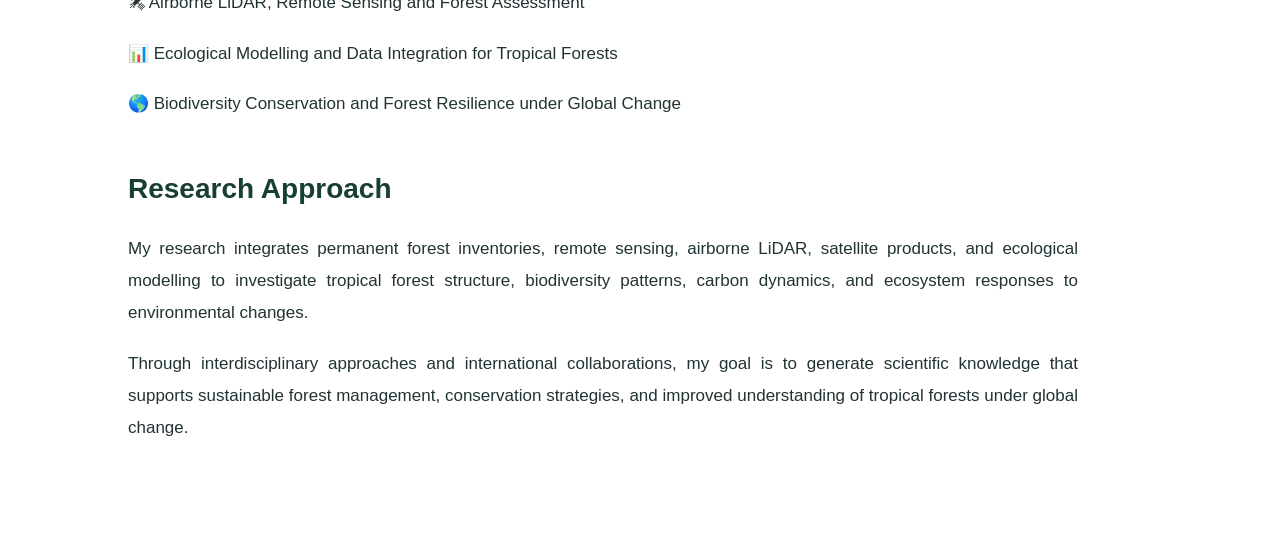
==== commit d3881cf3: "Update name to Jorge L. Reategui-Betancourt" ====
--- a/about.html
+++ b/about.html
@@ -8,14 +8,14 @@
 
 <link rel="stylesheet" href="css/style.css">
 
-<title>About | Jorge Reategui</title>
+<title>About | Jorge L. Reategui-Betancourt</title>
 
 </head>
 
 <body>
 
 <nav>
-<h2>Jorge Reategui</h2>
+<h2>Jorge L. Reategui-Betancourt</h2>
 
 <ul>
 <li><a href="index.html">Home</a></li>
--- a/css/style.css
+++ b/css/style.css
@@ -1,10 +1,20 @@
+/* =====================================================
+   GENERAL
+===================================================== */
+
 body{
     margin:0;
-    font-family:"Arial", sans-serif;
+    font-family:Arial, Helvetica, sans-serif;
+    font-size:17px;
+    line-height:1.7;
     color:#233;
-    font-size:17px;
-    line-height:1.6;
-}
+    background:#ffffff;
+}
+
+
+/* =====================================================
+   NAVIGATION
+===================================================== */
 
 nav{
     display:flex;
@@ -12,14 +22,14 @@
     align-items:center;
     padding:20px 10%;
     background:#173F35;
-    color:#fff;
+    color:#ffffff;
 }
 
 nav h2{
     margin:0;
-    color:#fff;
-}
-
+    font-size:28px;
+    color:#ffffff;
+}
 
 nav ul{
     display:flex;
@@ -34,93 +44,377 @@
     text-decoration:none;
     font-weight:600;
     font-size:17px;
+    transition:0.3s ease;
 }
 
 nav ul li a:hover{
-    color:#8fd694;
-}
+    color:#9fd88f;
+}
+
+
+/* =====================================================
+   HERO
+===================================================== */
 
 .hero{
-    height:80vh;
-    display:flex;
-    align-items:center;
-    justify-content:center;
-    background:
-    linear-gradient(rgba(0,0,0,.4),rgba(0,0,0,.4)),
-    #4b6;
-    color:#fff;
-    text-align:center;
-}
-
-.hero h1{
-    font-size:42px;
-}
-
-.hero p{
-    font-size:20px;
-}
-
-.btn{
-    background:#fff;
-    color:#173F35;
-    padding:12px 20px;
-    text-decoration:none;
-    border-radius:6px;
-    font-weight:bold;
-}
-section p {
-    text-align: justify;
-    line-height: 1.8;
-    max-width: 900px;
-}
-
-section{
-    padding:60px 10%;
-}
-
-section h1{
-    font-size:36px;
-    color:#173F35;
-    margin-bottom:30px;
-}
-
-
-section h2{
-    font-size:26px;
-    color:#173F35;
-    margin-top:40px;
-}
-
-.hero{
-    height:80vh;
-    display:flex;
-    align-items:center;
-    justify-content:center;
-
-    background:
-    linear-gradient(rgba(0,0,0,.45),rgba(0,0,0,.45)),
-    url("../images/IMG_4850.jpg");
-
-    background-size:cover;
-    background-position:center;
-    background-repeat:no-repeat;
-
-    color:#fff;
-    text-align:center;
-}
-
-.about-images{
+
+    height:85vh;
+
     display:flex;
     justify-content:center;
-    gap:30px;
+    align-items:center;
+
+    background:
+    linear-gradient(
+        rgba(0,0,0,.55),
+        rgba(0,0,0,.55)
+    ),
+    url("../images/IMG_4850.jpg");
+
+    background-size:cover;
+
+    /* Ajuste se desejar mover a imagem */
+    background-position:center center;
+
+    background-repeat:no-repeat;
+
+    text-align:center;
+
+    color:#ffffff;
+
+}
+
+.hero div{
+
+    max-width:1100px;
+    padding:20px;
+
+}
+
+.hero h1{
+
+    font-size:58px;
+    font-weight:700;
+    line-height:1.15;
+
+    margin-bottom:25px;
+
+    color:#ffffff;
+
+    text-shadow:
+        3px 3px 12px rgba(0,0,0,.90),
+        0px 0px 20px rgba(0,0,0,.70);
+
+}
+
+.hero p{
+
+    font-size:24px;
+
+    margin-bottom:40px;
+
+    color:#ffffff;
+
+    text-shadow:
+        2px 2px 10px rgba(0,0,0,.90);
+
+}
+
+.btn{
+
+    display:inline-block;
+
+    background:#ffffff;
+
+    color:#173F35;
+
+    text-decoration:none;
+
+    padding:15px 28px;
+
+    border-radius:8px;
+
+    font-size:18px;
+
+    font-weight:bold;
+
+    transition:.3s;
+
+}
+
+.btn:hover{
+
+    background:#9fd88f;
+
+    transform:translateY(-2px);
+
+}
+
+
+/* =====================================================
+   CONTENT
+===================================================== */
+
+section{
+
+    padding:70px 10%;
+
+}
+
+section h1{
+
+    font-size:40px;
+
+    color:#173F35;
+
+    margin-bottom:25px;
+
+}
+
+section h2{
+
+    font-size:28px;
+
+    color:#173F35;
+
+    margin-top:45px;
+
+    margin-bottom:20px;
+
+}
+
+section p{
+
+    text-align:justify;
+
+    max-width:950px;
+
+    line-height:1.9;
+
+    margin-bottom:18px;
+
+}
+
+
+/* =====================================================
+   ABOUT IMAGES
+===================================================== */
+
+.about-images{
+
+    display:flex;
+
+    justify-content:center;
+
+    gap:35px;
+
     flex-wrap:wrap;
-    margin:30px 0 40px 0;
+
+    margin:40px 0;
+
 }
 
 .about-images img{
-    width:380px;
+
+    width:420px;
+
     max-width:100%;
-    border-radius:10px;
-    box-shadow:0 4px 12px rgba(0,0,0,.2);
-}
-
+
+    border-radius:12px;
+
+    box-shadow:0 8px 20px rgba(0,0,0,.25);
+
+    transition:.3s;
+
+}
+
+.about-images img:hover{
+
+    transform:scale(1.02);
+
+}
+
+
+/* =====================================================
+   RESPONSIVE
+===================================================== */
+
+@media (max-width:900px){
+
+    nav{
+
+        flex-direction:column;
+
+        gap:20px;
+
+    }
+
+    nav ul{
+
+        flex-wrap:wrap;
+
+        justify-content:center;
+
+    }
+
+    .hero{
+
+        height:75vh;
+
+        padding:20px;
+
+    }
+
+    .hero h1{
+
+        font-size:38px;
+
+    }
+
+    .hero p{
+
+        font-size:19px;
+
+    }
+
+    .btn{
+
+        font-size:16px;
+
+        padding:12px 22px;
+
+    }
+
+    section{
+
+        padding:50px 8%;
+
+    }
+
+    section h1{
+
+        font-size:32px;
+
+    }
+
+    section h2{
+
+        font-size:24px;
+
+    }
+
+    .about-images{
+
+        flex-direction:column;
+
+        align-items:center;
+
+    }
+
+    .about-images img{
+
+        width:90%;
+
+    }
+
+}
+/* =====================================================
+   FOOTER
+===================================================== */
+
+footer{
+    background:#173F35;
+    color:#ffffff;
+    text-align:center;
+    padding:40px 10%;
+    margin-top:60px;
+}
+
+footer p{
+    text-align:center;
+    margin:10px 0;
+    max-width:none;
+}
+
+footer a{
+    color:#ffffff;
+    text-decoration:none;
+    font-weight:600;
+    transition:0.3s;
+}
+
+/* Gallery layout */
+
+.gallery-grid {
+
+    display: grid;
+    grid-template-columns: repeat(4, 1fr);
+    gap: 25px;
+    margin-top: 30px;
+
+}
+
+
+.gallery-grid figure {
+
+    margin: 0;
+    background: #ffffff;
+    padding: 12px;
+    border-radius: 8px;
+    box-shadow: 0 2px 8px rgba(0,0,0,0.12);
+
+}
+
+
+
+.gallery-grid img {
+
+    width: 100%;
+    height: 220px;
+    object-fit: cover;
+    border-radius: 6px;
+
+}
+
+
+
+.gallery-grid figcaption {
+
+    font-size: 14px;
+    margin-top: 10px;
+    line-height: 1.4;
+    text-align: center;
+    color: #555;
+
+}
+
+
+
+/* Responsividade para telas menores */
+
+@media (max-width: 900px) {
+
+    .gallery-grid {
+
+        grid-template-columns: repeat(2, 1fr);
+
+    }
+
+}
+
+
+
+@media (max-width: 600px) {
+
+    .gallery-grid {
+
+        grid-template-columns: repeat(1, 1fr);
+
+    }
+
+}
+
+
+footer a:hover{
+    color:#9fd88f;
+}
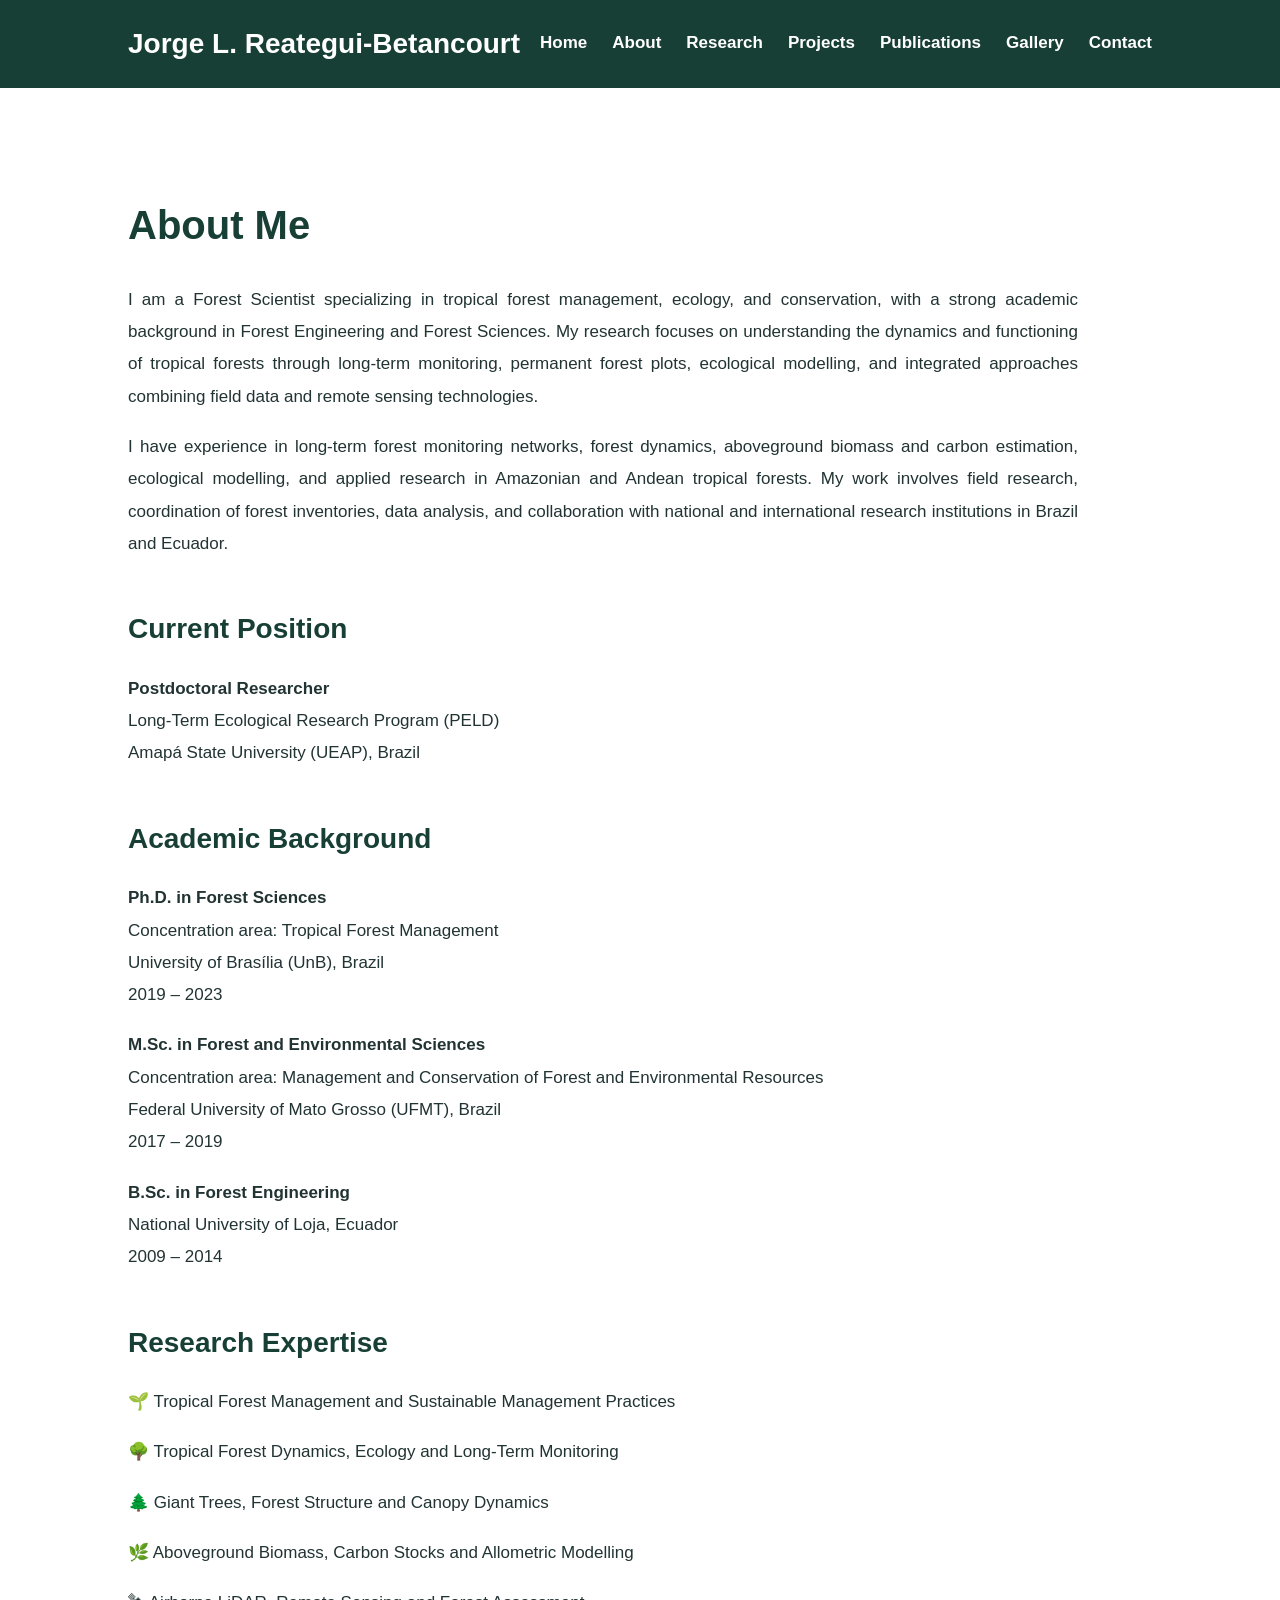
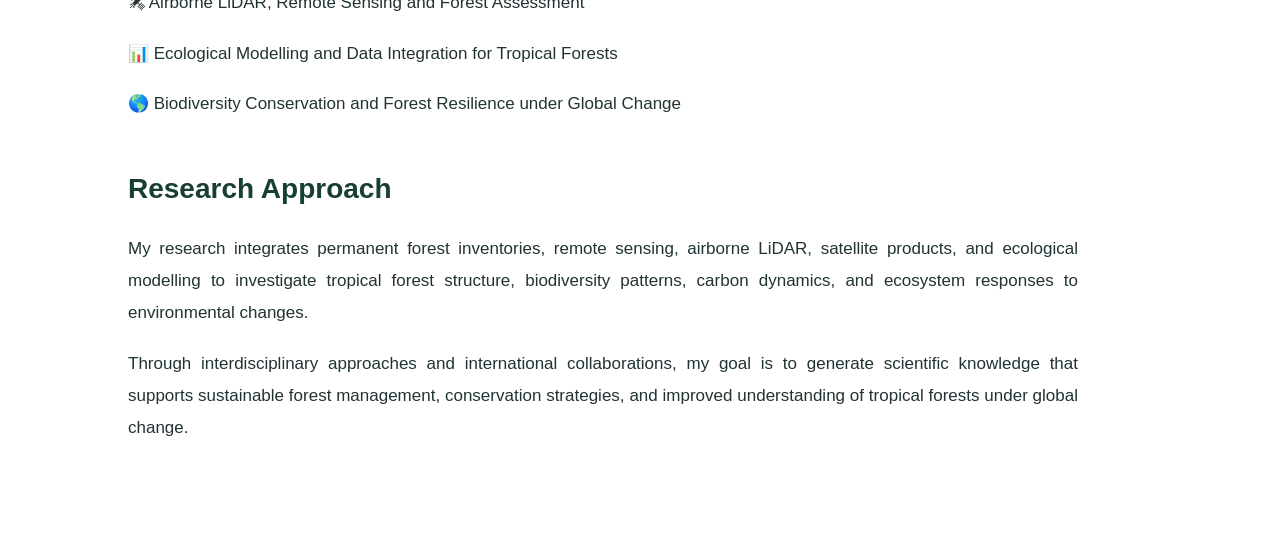
==== commit a81dddb6: "Update current position details in about.html" ====
--- a/about.html
+++ b/about.html
@@ -58,10 +58,9 @@
 
 <p>
 <strong>Postdoctoral Researcher</strong><br>
-Programa de Pesquisa Ecológica de Longa Duração (PELD)<br>
-Universidade do Estado do Amapá, Brazil
+Long-Term Ecological Research Program (PELD)<br>
+Amapá State University (UEAP), Brazil
 </p>
-
 
 <h2>Academic Background</h2>
 
--- a/css/style.css
+++ b/css/style.css
@@ -418,3 +418,30 @@
 footer a:hover{
     color:#9fd88f;
 }
+
+.research-map {
+
+    margin: 35px auto;
+    text-align: center;
+
+}
+
+
+.research-map img {
+
+    width: 80%;
+    max-width: 900px;
+    border-radius: 8px;
+    box-shadow: 0 3px 10px rgba(0,0,0,0.15);
+
+}
+
+
+.research-map figcaption {
+
+    margin-top: 12px;
+    font-size: 15px;
+    line-height: 1.5;
+    color: #555;
+
+}
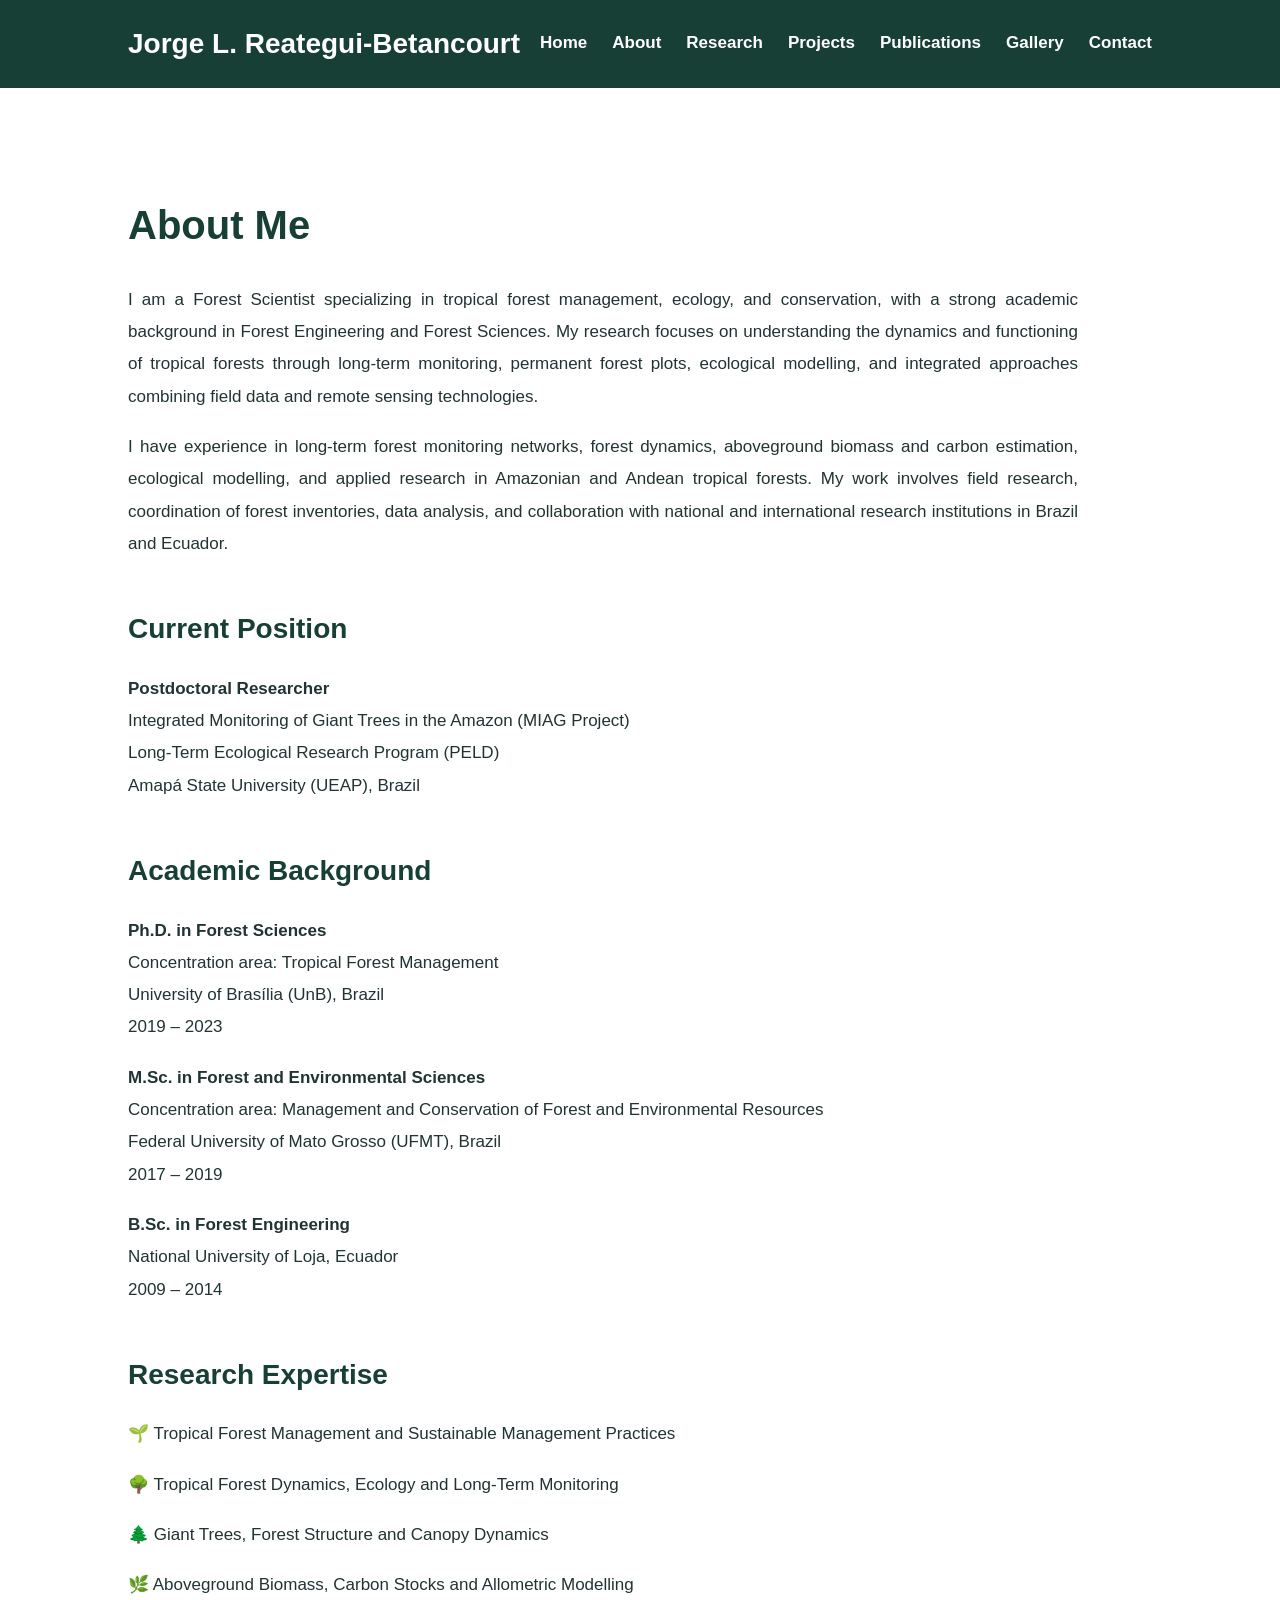
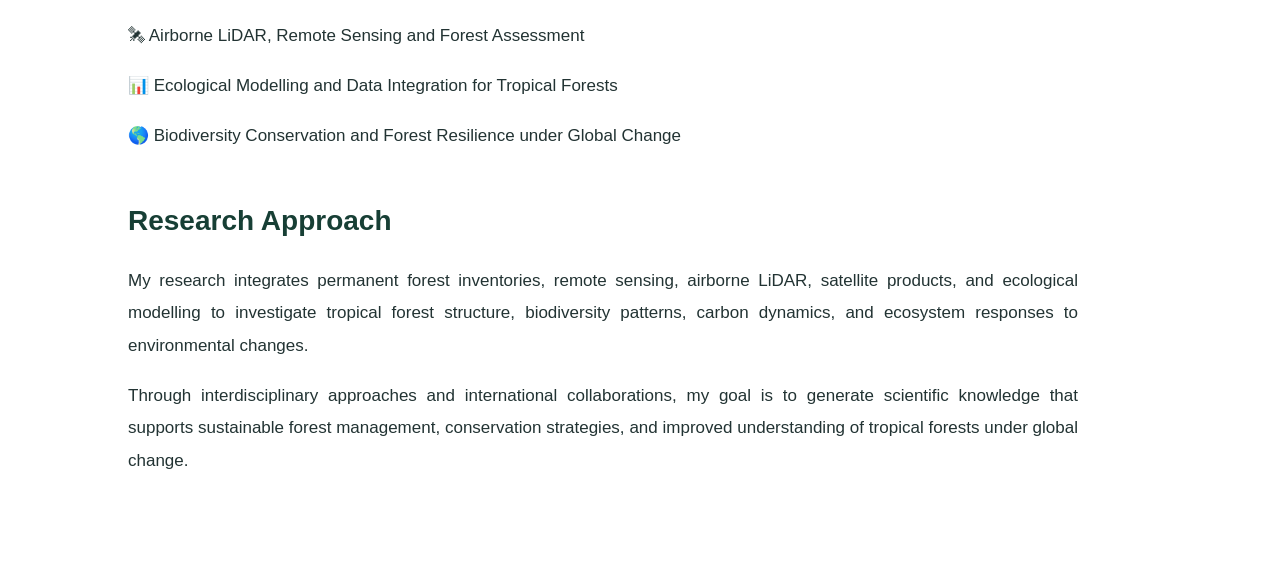
==== commit 902949e5: "Add project details to current position section" ====
--- a/about.html
+++ b/about.html
@@ -58,6 +58,7 @@
 
 <p>
 <strong>Postdoctoral Researcher</strong><br>
+Integrated Monitoring of Giant Trees in the Amazon (MIAG Project)<br>
 Long-Term Ecological Research Program (PELD)<br>
 Amapá State University (UEAP), Brazil
 </p>
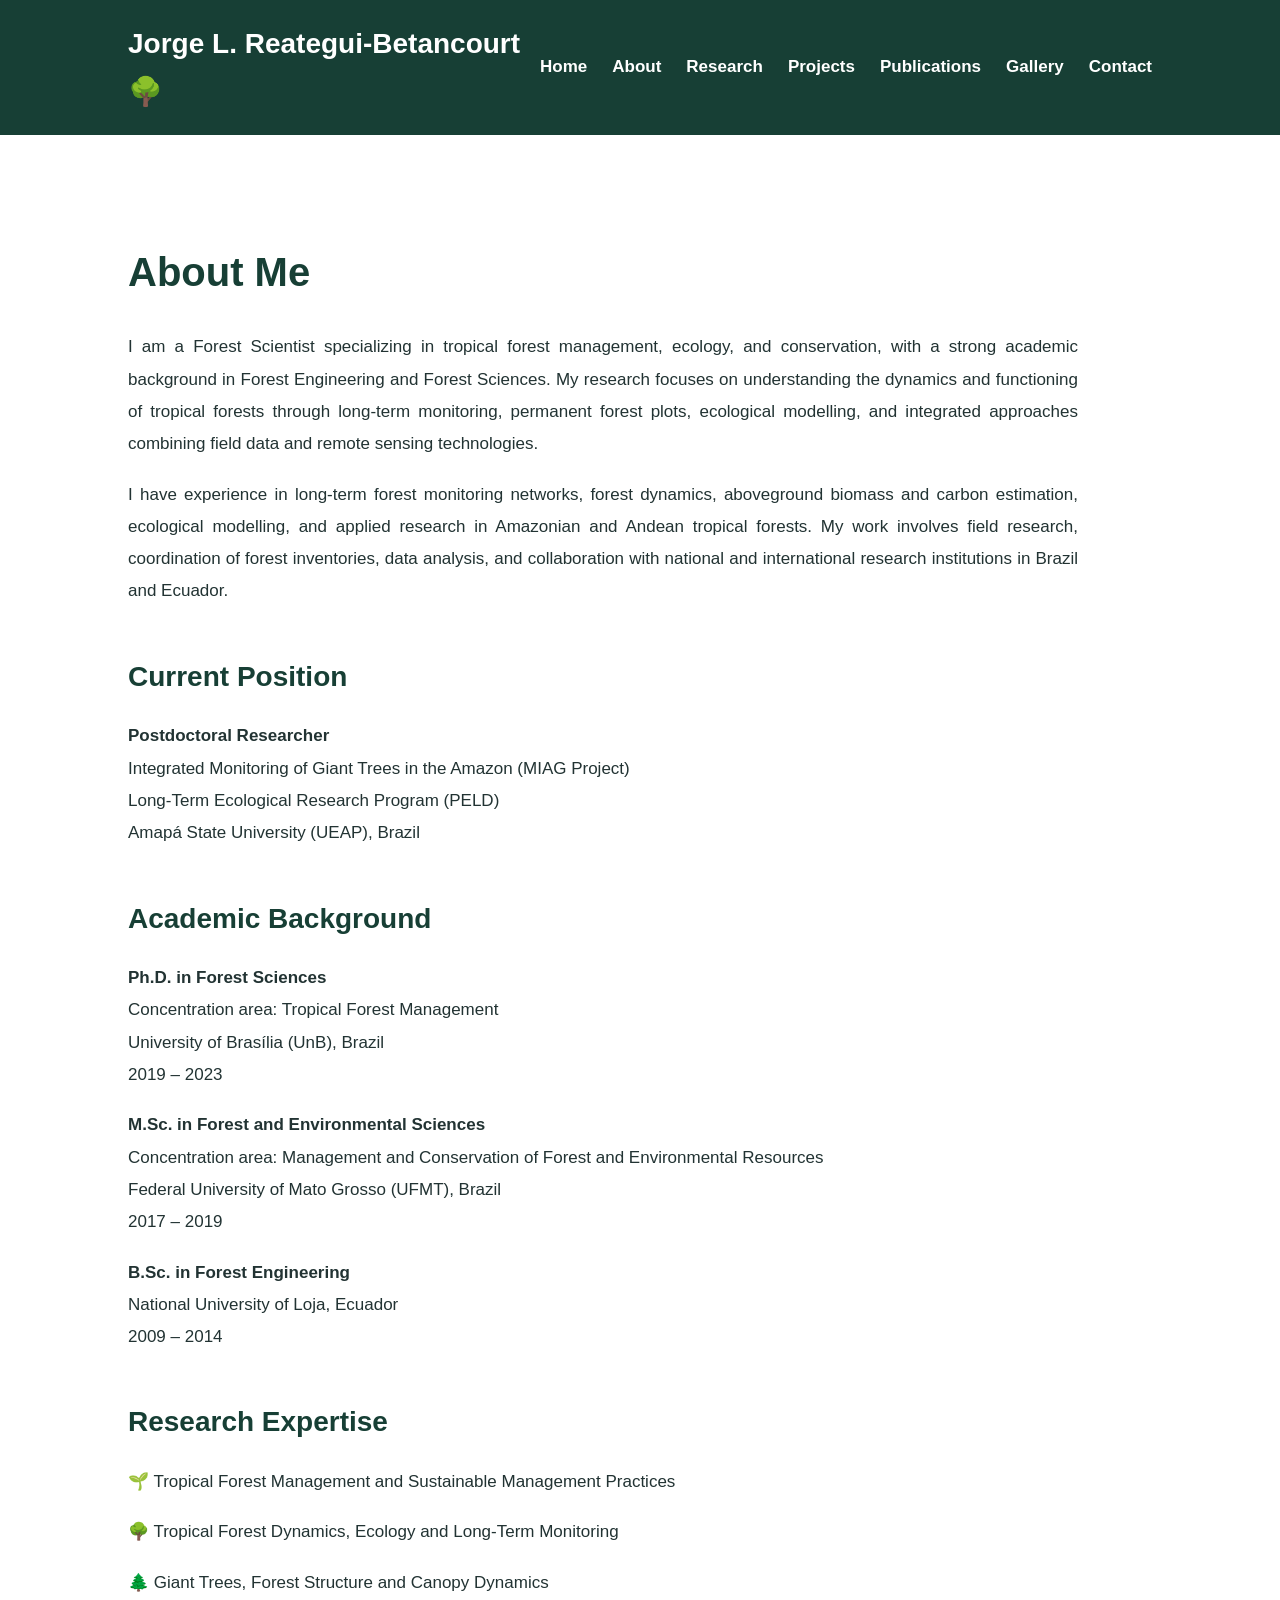
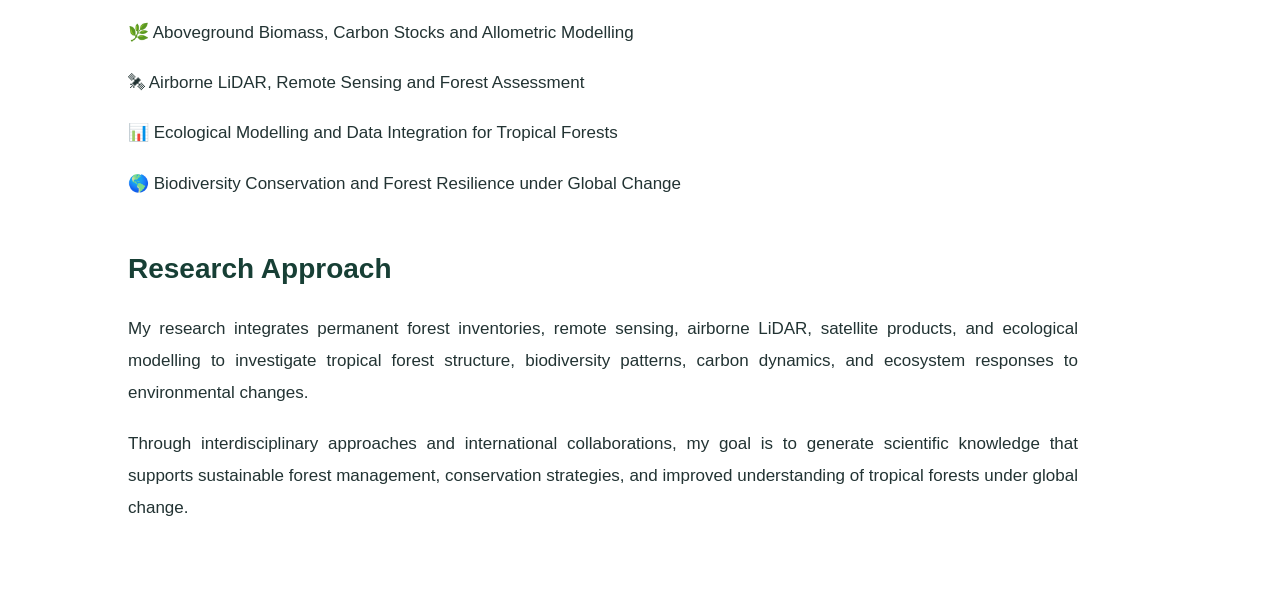
==== commit c91b5723: "Add tree emoji to name in about.html" ====
--- a/about.html
+++ b/about.html
@@ -8,14 +8,14 @@
 
 <link rel="stylesheet" href="css/style.css">
 
-<title>About | Jorge L. Reategui-Betancourt</title>
+<title>About | Jorge L. Reategui-Betancourt🌳</title>
 
 </head>
 
 <body>
 
 <nav>
-<h2>Jorge L. Reategui-Betancourt</h2>
+<h2>Jorge L. Reategui-Betancourt🌳</h2>
 
 <ul>
 <li><a href="index.html">Home</a></li>
